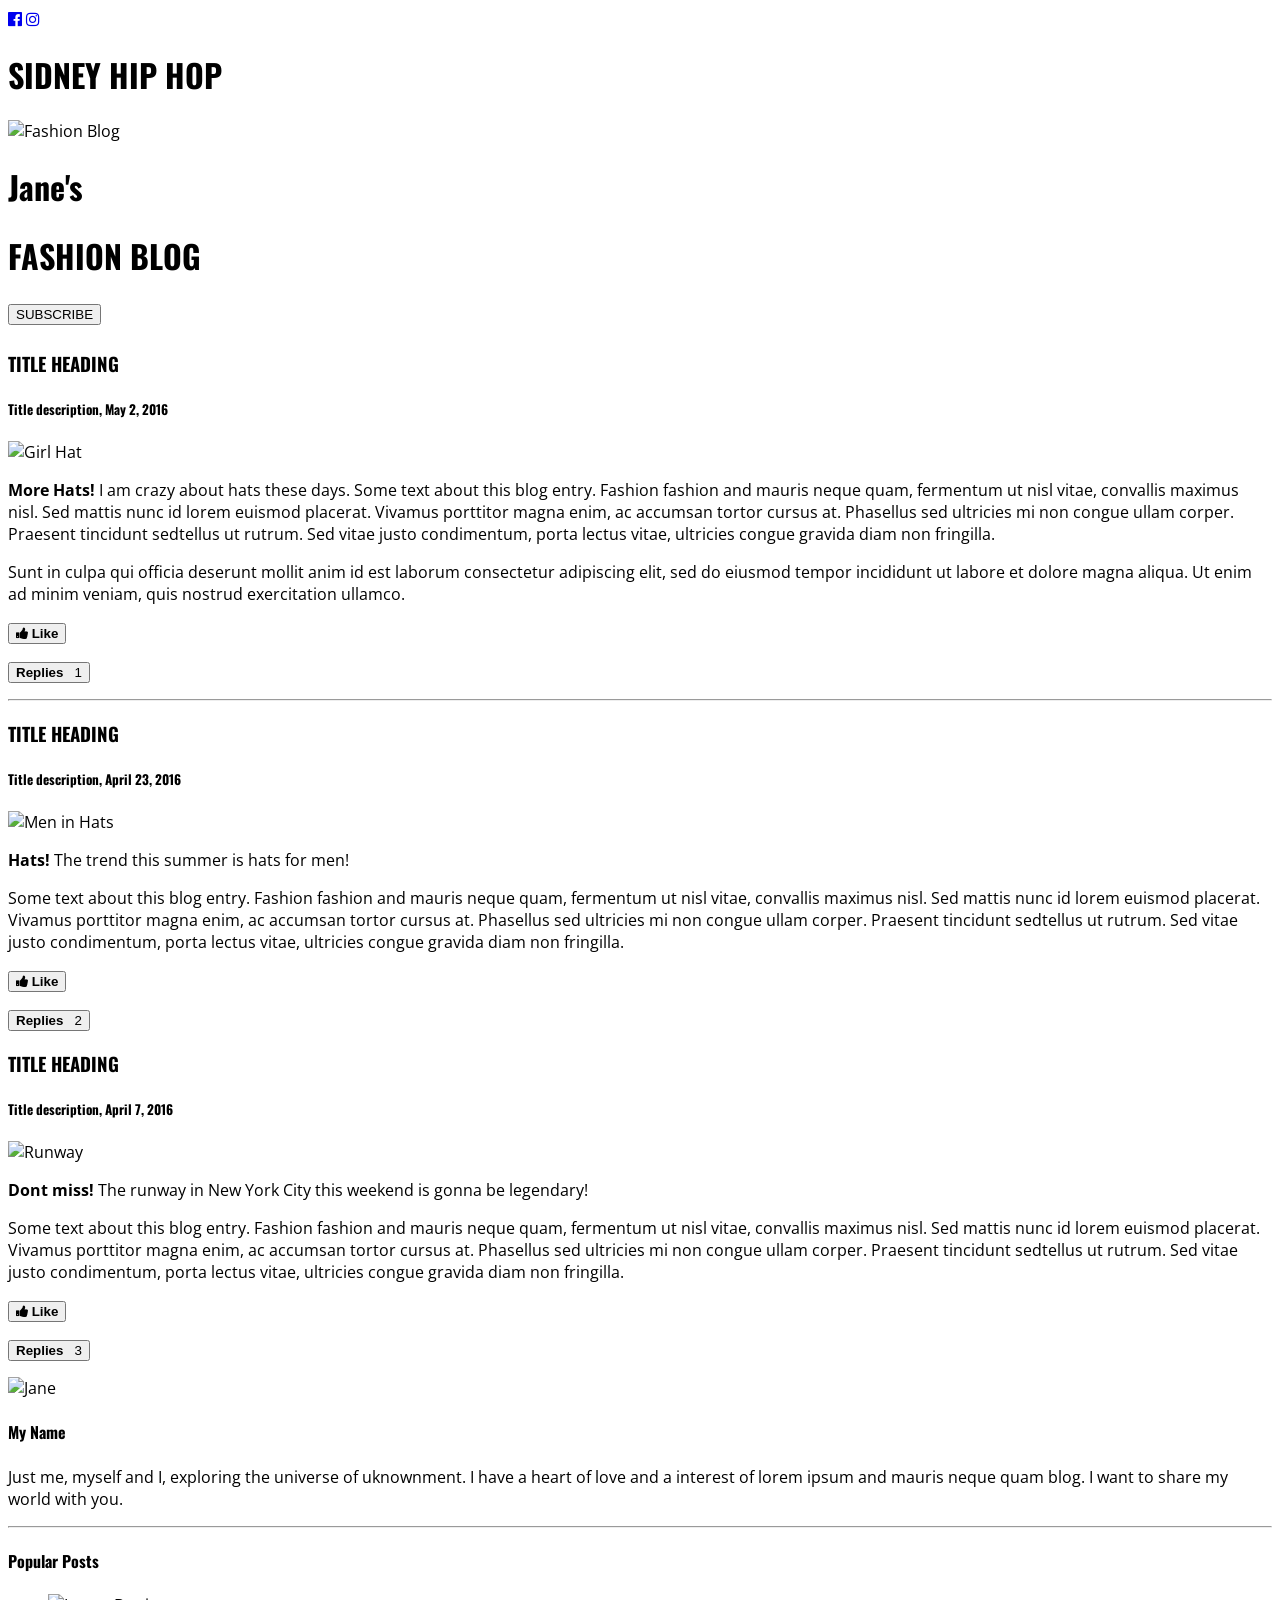
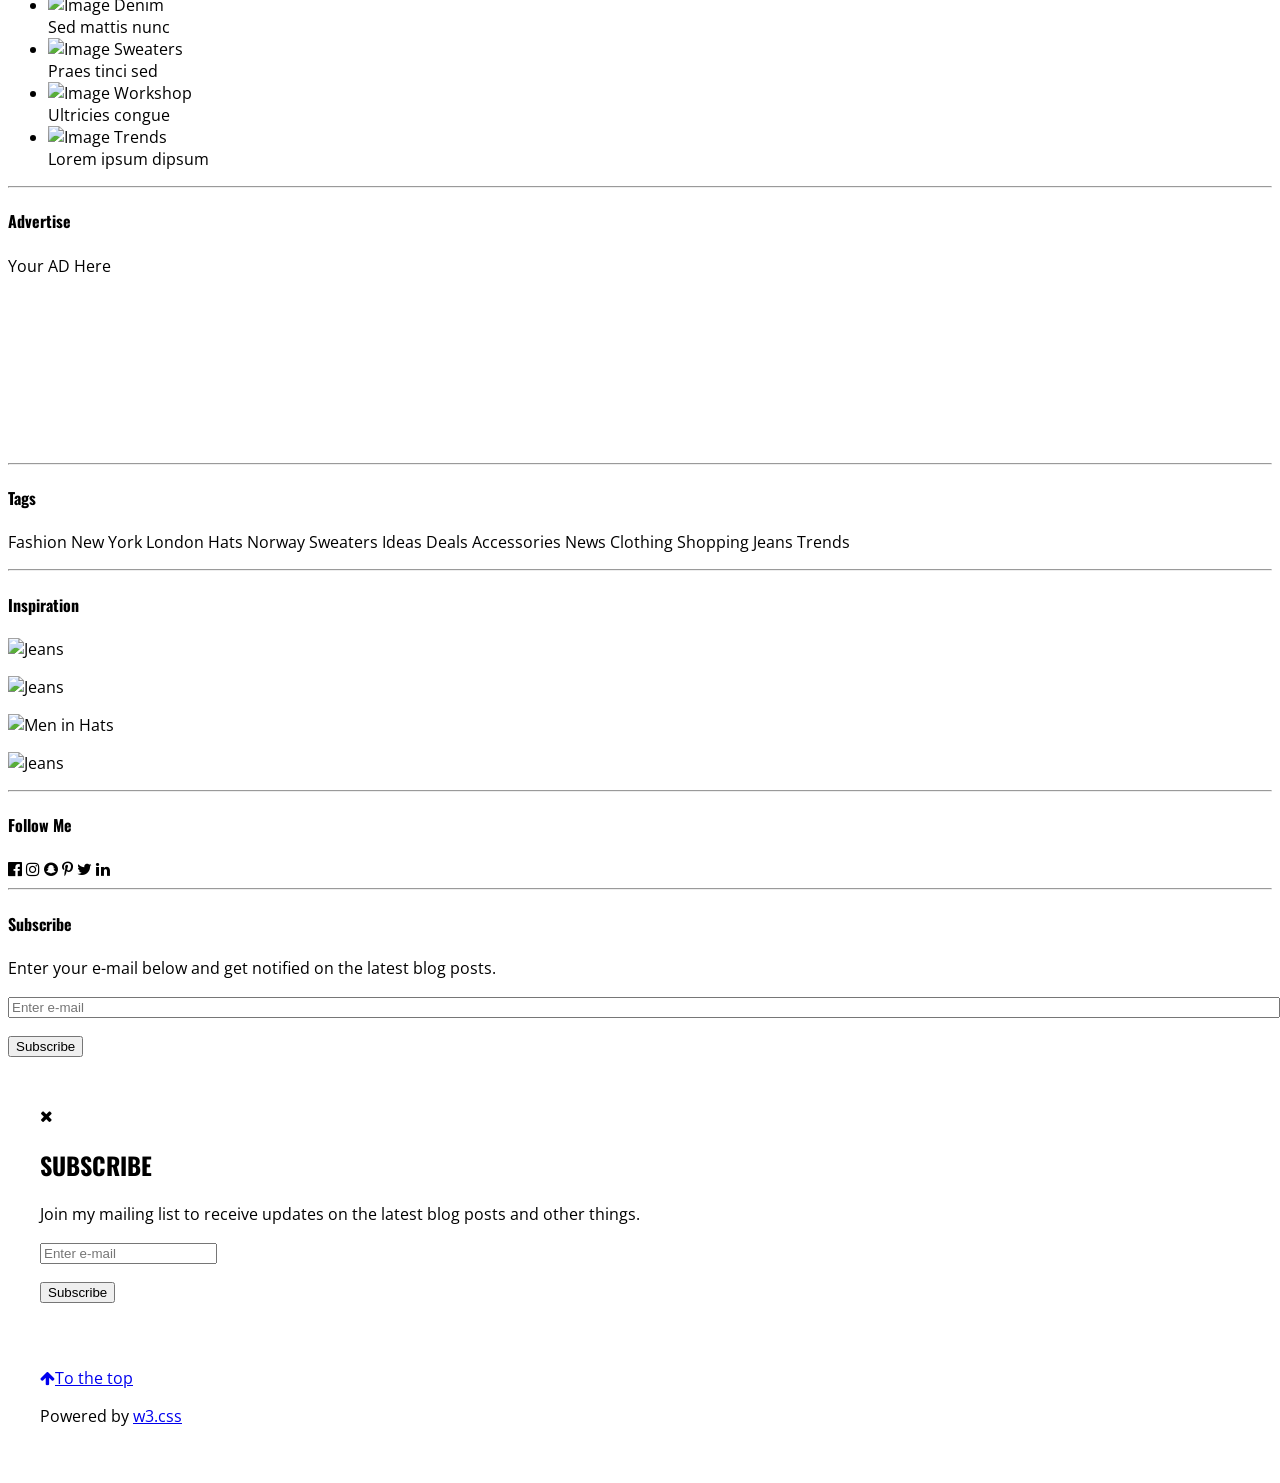
==== SITE_SIDNEY/index.html @ dbd8bb65 "Add files via upload" ====
<!DOCTYPE html>
<html>
  <head>
    <title>SIDNEY HIP HOP</title>
    <meta charset="UTF-8">
    <meta name="viewport" content="width=device-width, initial-scale=1">
    <link rel="stylesheet" href="https://www.w3schools.com/w3css/5/w3.css">
    <link rel="stylesheet" href="https://fonts.googleapis.com/css?family=Oswald">
    <link rel="stylesheet" href="https://fonts.googleapis.com/css?family=Open Sans">
    <link rel="stylesheet" href="https://cdnjs.cloudflare.com/ajax/libs/font-awesome/4.7.0/css/font-awesome.min.css">
    <link rel="stylesheet" href="style.css">
  </head>

<body class="w3-light-grey">

<!-- Navigation bar with social media icons -->
<div class="w3-bar w3-black w3-hide-small">
  <a href="https://www.facebook.com/SidneyAtTheControl/" target="_blank" class="w3-bar-item w3-button"><i class="fa fa-facebook-official"></i></a>
  <a href="https://www.instagram.com/sidneyduteil/?hl=fr" target="_blank" class="w3-bar-item w3-button"><i class="fa fa-instagram"></i></a>
</div>
  
<!-- w3-content defines a container for fixed size centered content, 
and is wrapped around the whole page content, except for the footer in this example -->
<div class="w3-content" style="max-width:1600px">

  <!-- Header -->
  <header class="w3-container w3-center w3-padding-48 w3-white">
    <h1 class="w3-xxxlarge"><b>SIDNEY HIP HOP</b></h1>
</header>

  <!-- Image header -->
  <header class="w3-display-container w3-wide" id="home">
    <img class="w3-image" src="/w3images/jane.jpg" alt="Fashion Blog" width="1600" height="1060">
    <div class="w3-display-left w3-padding-large">
      <h1 class="w3-text-white">Jane's</h1>
      <h1 class="w3-jumbo w3-text-white w3-hide-small"><b>FASHION BLOG</b></h1>
      <h6><button class="w3-button w3-white w3-padding-large w3-large w3-opacity w3-hover-opacity-off" onclick="document.getElementById('subscribe').style.display='block'">SUBSCRIBE</button></h6>
    </div>
  </header>

  <!-- Grid -->
  <div class="w3-row w3-padding w3-border">

    <!-- Blog entries -->
    <div class="w3-col l8 s12">
    
      <!-- Blog entry -->
      <div class="w3-container w3-white w3-margin w3-padding-large">
        <div class="w3-center">
          <h3>TITLE HEADING</h3>
          <h5>Title description, <span class="w3-opacity">May 2, 2016</span></h5>
        </div>

        <div class="w3-justify">
          <img src="/w3images/girl_hat.jpg" alt="Girl Hat" style="width:100%" class="w3-padding-16">
          <p><strong>More Hats!</strong> I am crazy about hats these days. Some text about this blog entry. Fashion fashion and mauris neque quam, fermentum ut nisl vitae, convallis maximus nisl. Sed mattis nunc id lorem euismod placerat. Vivamus porttitor
            magna enim, ac accumsan tortor cursus at. Phasellus sed ultricies mi non congue ullam corper. Praesent tincidunt sedtellus ut rutrum. Sed vitae justo condimentum, porta lectus vitae, ultricies congue gravida diam non fringilla.</p>
          <p>Sunt in culpa qui officia deserunt mollit anim id est laborum consectetur adipiscing elit, sed do eiusmod tempor incididunt ut labore et dolore magna aliqua. Ut enim ad minim veniam, quis nostrud exercitation ullamco.</p>
          <p class="w3-left"><button class="w3-button w3-white w3-border" onclick="likeFunction(this)"><b><i class="fa fa-thumbs-up"></i> Like</b></button></p>
          <p class="w3-right"><button class="w3-button w3-black" onclick="myFunction('demo1')" id="myBtn"><b>Replies  </b> <span class="w3-tag w3-white">1</span></button></p>
          <p class="w3-clear"></p>
          <div class="w3-row w3-margin-bottom" id="demo1" style="display:none">
            <hr>
              <div class="w3-col l2 m3">
                <img src="/w3images/avatar_smoke.jpg" style="width:90px;">
              </div>
              <div class="w3-col l10 m9">
                <h4>George <span class="w3-opacity w3-medium">May 3, 2015, 6:32 PM</span></h4>
                <p>Great blog post! Following</p>
              </div>
          </div>
        </div>
      </div>
      <hr>

      <!-- Blog entry -->
      <div class="w3-container w3-white w3-margin w3-padding-large">
        <div class="w3-center">
          <h3>TITLE HEADING</h3>
          <h5>Title description, <span class="w3-opacity">April 23, 2016</span></h5>
        </div>

        <div class="w3-justify">
          <img src="/w3images/man_hat.jpg" alt="Men in Hats" style="width:100%" class="w3-padding-16">
          <p><strong>Hats!</strong> The trend this summer is hats for men!</p>
          <p>Some text about this blog entry. Fashion fashion and mauris neque quam, fermentum ut nisl vitae, convallis maximus nisl. Sed mattis nunc id lorem euismod placerat. Vivamus porttitor magna enim, ac accumsan tortor cursus at. Phasellus sed ultricies
            mi non congue ullam corper. Praesent tincidunt sedtellus ut rutrum. Sed vitae justo condimentum, porta lectus vitae, ultricies congue gravida diam non fringilla.</p>
          <p class="w3-left"><button class="w3-button w3-white w3-border" onclick="likeFunction(this)"><b><i class="fa fa-thumbs-up"></i> Like</b></button></p>
          <p class="w3-right"><button class="w3-button w3-black" onclick="myFunction('demo2')"><b>Replies  </b> <span class="w3-tag w3-white">2</span></button></p>
          <p class="w3-clear"></p>
          
          <!-- Example of comment field -->
          <div id="demo2" style="display:none">
            <div class="w3-row">
              <hr>
              <div class="w3-col l2 m3">
                <img src="/w3images/girl_train.jpg" style="width:90px;">
              </div>
              <div class="w3-col l10 m9">
                <h4>Amber <span class="w3-opacity w3-medium">April 26, 2015, 10:52 PM</span></h4>
                <p>Love your blog page! Simply the best! Lorem ipsum dolor sit amet, consectetur adipiscing elit, sed do eiusmod tempor incididunt ut labore et dolore magna aliqua.</p><br>
              </div>
            </div>
            <div class="w3-row w3-margin-bottom">
              <div class="w3-col l2 m3">
                <img src="/w3images/girl.jpg" style="width:90px;">
              </div>
              <div class="w3-col l10 m9">
                <h4>Angie <span class="w3-opacity w3-medium">April 23, 2015, 9:12 PM</span></h4>
                <p>Love hats!!</p>
              </div>
            </div>
          </div>
        </div>
      </div>

      <!-- Blog entry -->
      <div class="w3-container w3-white w3-margin w3-padding-large">
        <div class="w3-center">
          <h3>TITLE HEADING</h3>
          <h5>Title description, <span class="w3-opacity">April 7, 2016</span></h5>
        </div>

        <div class="w3-justify">
          <img src="/w3images/runway.jpg" alt="Runway" style="width:100%" class="w3-padding-16">
          <p><strong>Dont miss!</strong> The runway in New York City this weekend is gonna be legendary!</p>
          <p>Some text about this blog entry. Fashion fashion and mauris neque quam, fermentum ut nisl vitae, convallis maximus nisl. Sed mattis nunc id lorem euismod placerat. Vivamus porttitor magna enim, ac accumsan tortor cursus at. Phasellus sed ultricies
            mi non congue ullam corper. Praesent tincidunt sedtellus ut rutrum. Sed vitae justo condimentum, porta lectus vitae, ultricies congue gravida diam non fringilla.</p>
          <p class="w3-left"><button class="w3-button w3-white w3-border" onclick="likeFunction(this)"><b><i class="fa fa-thumbs-up"></i> Like</b></button></p>
          <p class="w3-right"><button class="w3-button w3-black" onclick="myFunction('demo3')"><b>Replies  </b> <span class="w3-tag w3-white">3</span></button></p>
          <p class="w3-clear"></p>
          
          <!-- Example of comment field -->
          <div id="demo3" style="display:none">
            <hr>
            <div class="w3-row w3-margin-bottom">
              <div class="w3-col l2 m3">
                <img src="/w3images/girl_mountain.jpg" style="width:90px;">
              </div>
              <div class="w3-col l10 m9">
                <h4>Jane <span class="w3-opacity w3-medium">April 10, 2015, 7:22 PM</span></h4>
                <p>That was a great runway show! Thanks for everything.</p>
              </div>
            </div>
            <div class="w3-row w3-margin-bottom">
              <div class="w3-col l2 m3">
                <img src="/w3images/boy.jpg" style="width:90px;">
              </div>
              <div class="w3-col l10 m9">
                <h4>John <span class="w3-opacity w3-medium">April 8, 2015, 10:32 PM</span></h4>
                <p>Keep up the GREAT work! I am cheering for you!! Lorem ipsum dolor sit amet, consectetur adipiscing elit, sed do eiusmod tempor incididunt.</p>
              </div>
            </div>
            <div class="w3-row w3-margin-bottom">
              <div class="w3-col l2 m3">
                <img src="/w3images/girl_hood.jpg" style="width:90px;">
              </div>
              <div class="w3-col l10 m9">
                <h4>Anja <span class="w3-opacity w3-medium">April 7, 2015, 9:12 PM</span></h4>
                <p>Cant wait for the runway to start!</p>
              </div>
            </div>
          </div>
        </div>
      </div>
      
    <!-- END BLOG ENTRIES -->
    </div>

    <!-- About/Information menu -->
    <div class="w3-col l4">
      <!-- About Card -->
      <div class="w3-white w3-margin">
        <img src="/w3images/avatar_girl2.jpg" alt="Jane" style="width:100%" class="w3-grayscale">
        <div class="w3-container w3-black">
          <h4>My Name</h4>
          <p>Just me, myself and I, exploring the universe of uknownment. I have a heart of love and a interest of lorem ipsum and mauris neque quam blog. I want to share my world with you.</p>
        </div>
      </div>
      <hr>

      <!-- Posts -->
      <div class="w3-white w3-margin">
        <div class="w3-container w3-padding w3-black">
          <h4>Popular Posts</h4>
        </div>
        <ul class="w3-ul w3-hoverable w3-white">
          <li class="w3-padding-16">
            <img src="/w3images/avatar_smoke.jpg" alt="Image" class="w3-left w3-margin-right" style="width:50px">
            <span class="w3-large">Denim</span>
            <br>
            <span>Sed mattis nunc</span>
          </li>
          <li class="w3-padding-16">
            <img src="/w3images/bandmember.jpg" alt="Image" class="w3-left w3-margin-right" style="width:50px">
            <span class="w3-large">Sweaters</span>
            <br>
            <span>Praes tinci sed</span>
          </li>
          <li class="w3-padding-16">
            <img src="/w3images/workshop.jpg" alt="Image" class="w3-left w3-margin-right" style="width:50px">
            <span class="w3-large">Workshop</span>
            <br>
            <span>Ultricies congue</span>
          </li>
          <li class="w3-padding-16">
            <img src="/w3images/avatar_smoke.jpg" alt="Image" class="w3-left w3-margin-right w3-sepia" style="width:50px">
            <span class="w3-large">Trends</span>
            <br>
            <span>Lorem ipsum dipsum</span>
          </li>
        </ul>
      </div>
      <hr>

      <!-- Advertising -->
      <div class="w3-white w3-margin">
        <div class="w3-container w3-padding w3-black">
          <h4>Advertise</h4>
        </div>
        <div class="w3-container w3-white">
          <div class="w3-container w3-display-container w3-light-grey w3-section" style="height:200px">
            <span class="w3-display-middle">Your AD Here</span>
          </div>
        </div>
      </div>
      <hr>

      <!-- Tags -->
      <div class="w3-white w3-margin">
        <div class="w3-container w3-padding w3-black">
          <h4>Tags</h4>
        </div>
        <div class="w3-container w3-white">
          <p>
            <span class="w3-tag w3-black w3-margin-bottom">Fashion</span> <span class="w3-tag w3-light-grey w3-small w3-margin-bottom">New York</span> <span class="w3-tag w3-light-grey w3-small w3-margin-bottom">London</span>
            <span class="w3-tag w3-light-grey w3-small w3-margin-bottom">Hats</span> <span class="w3-tag w3-light-grey w3-small w3-margin-bottom">Norway</span> <span class="w3-tag w3-light-grey w3-small w3-margin-bottom">Sweaters</span>
            <span class="w3-tag w3-light-grey w3-small w3-margin-bottom">Ideas</span> <span class="w3-tag w3-light-grey w3-small w3-margin-bottom">Deals</span> <span class="w3-tag w3-light-grey w3-small w3-margin-bottom">Accessories</span>
            <span class="w3-tag w3-light-grey w3-small w3-margin-bottom">News</span> <span class="w3-tag w3-light-grey w3-small w3-margin-bottom">Clothing</span> <span class="w3-tag w3-light-grey w3-small w3-margin-bottom">Shopping</span>
            <span class="w3-tag w3-light-grey w3-small w3-margin-bottom">Jeans</span> <span class="w3-tag w3-light-grey w3-small w3-margin-bottom">Trends</span>
          </p>
        </div>
      </div>
      <hr>

      <!-- Inspiration -->
      <div class="w3-white w3-margin">
        <div class="w3-container w3-padding w3-black">
          <h4>Inspiration</h4>
        </div>
        <div class="w3-row-padding w3-white">
          <div class="w3-col s6">
            <p><img src="/w3images/jeans.jpg" alt="Jeans" style="width:100%"></p>
            <p><img src="/w3images/team1.jpg" alt="Jeans" style="width:100%"></p>
          </div>
          <div class="w3-col s6">
            <p><img src="/w3images/avatar_hat.jpg" alt="Men in Hats" style="width:100%" class="w3-grayscale"></p>
            <p><img src="/w3images/team4.jpg" alt="Jeans" style="width:100%"></p>
         </div>
        </div>
      </div>
      <hr>

      <div class="w3-white w3-margin">
        <div class="w3-container w3-padding w3-black">
          <h4>Follow Me</h4>
        </div>
        <div class="w3-container w3-xlarge w3-padding">
          <i class="fa fa-facebook-official w3-hover-opacity"></i>
          <i class="fa fa-instagram w3-hover-opacity"></i>
          <i class="fa fa-snapchat w3-hover-opacity"></i>
          <i class="fa fa-pinterest-p w3-hover-opacity"></i>
          <i class="fa fa-twitter w3-hover-opacity"></i>
          <i class="fa fa-linkedin w3-hover-opacity"></i>
        </div>
      </div>
      <hr>
      
      <!-- Subscribe -->
      <div class="w3-white w3-margin">
        <div class="w3-container w3-padding w3-black">
          <h4>Subscribe</h4>
        </div>
        <div class="w3-container w3-white">
          <p>Enter your e-mail below and get notified on the latest blog posts.</p>
          <p><input class="w3-input w3-border" type="text" placeholder="Enter e-mail" style="width:100%"></p>
          <p><button type="button" onclick="document.getElementById('subscribe').style.display='block'" class="w3-button w3-block w3-red">Subscribe</button></p>
        </div>
      </div>

    <!-- END About/Intro Menu -->
    </div>

  <!-- END GRID -->
  </div>

<!-- END w3-content -->
</div>

<!-- Subscribe Modal -->
<div id="subscribe" class="w3-modal w3-animate-opacity">
  <div class="w3-modal-content" style="padding:32px">
    <div class="w3-container w3-white">
      <i onclick="document.getElementById('subscribe').style.display='none'" class="fa fa-remove w3-transparent w3-button w3-xlarge w3-right"></i>
      <h2 class="w3-wide">SUBSCRIBE</h2>
      <p>Join my mailing list to receive updates on the latest blog posts and other things.</p>
      <p><input class="w3-input w3-border" type="text" placeholder="Enter e-mail"></p>
      <button type="button" class="w3-button w3-block w3-padding-large w3-red w3-margin-bottom" onclick="document.getElementById('subscribe').style.display='none'">Subscribe</button>
    </div>
  </div>
</div>

<!-- Footer -->
<footer class="w3-container w3-dark-grey" style="padding:32px">
  <a href="#" class="w3-button w3-black w3-padding-large w3-margin-bottom"><i class="fa fa-arrow-up w3-margin-right"></i>To the top</a>
  <p>Powered by <a href="https://www.w3schools.com/w3css/default.asp" target="_blank">w3.css</a></p>
</footer>

<script>
// Toggle between hiding and showing blog replies/comments
document.getElementById("myBtn").click();
function myFunction(id) {
  var x = document.getElementById(id);
  if (x.className.indexOf("w3-show") == -1) {
    x.className += " w3-show";
  } else { 
    x.className = x.className.replace(" w3-show", "");
  }
}

function likeFunction(x) {
  x.style.fontWeight = "bold";
  x.innerHTML = "✓ Liked";
}
</script>

</body>
</html>
---- SITE_SIDNEY/style.css ----
h1, h2, h3, h4, h5, h6 {
  font-family: "Oswald";
}

body {
  font-family: "Open Sans";
}
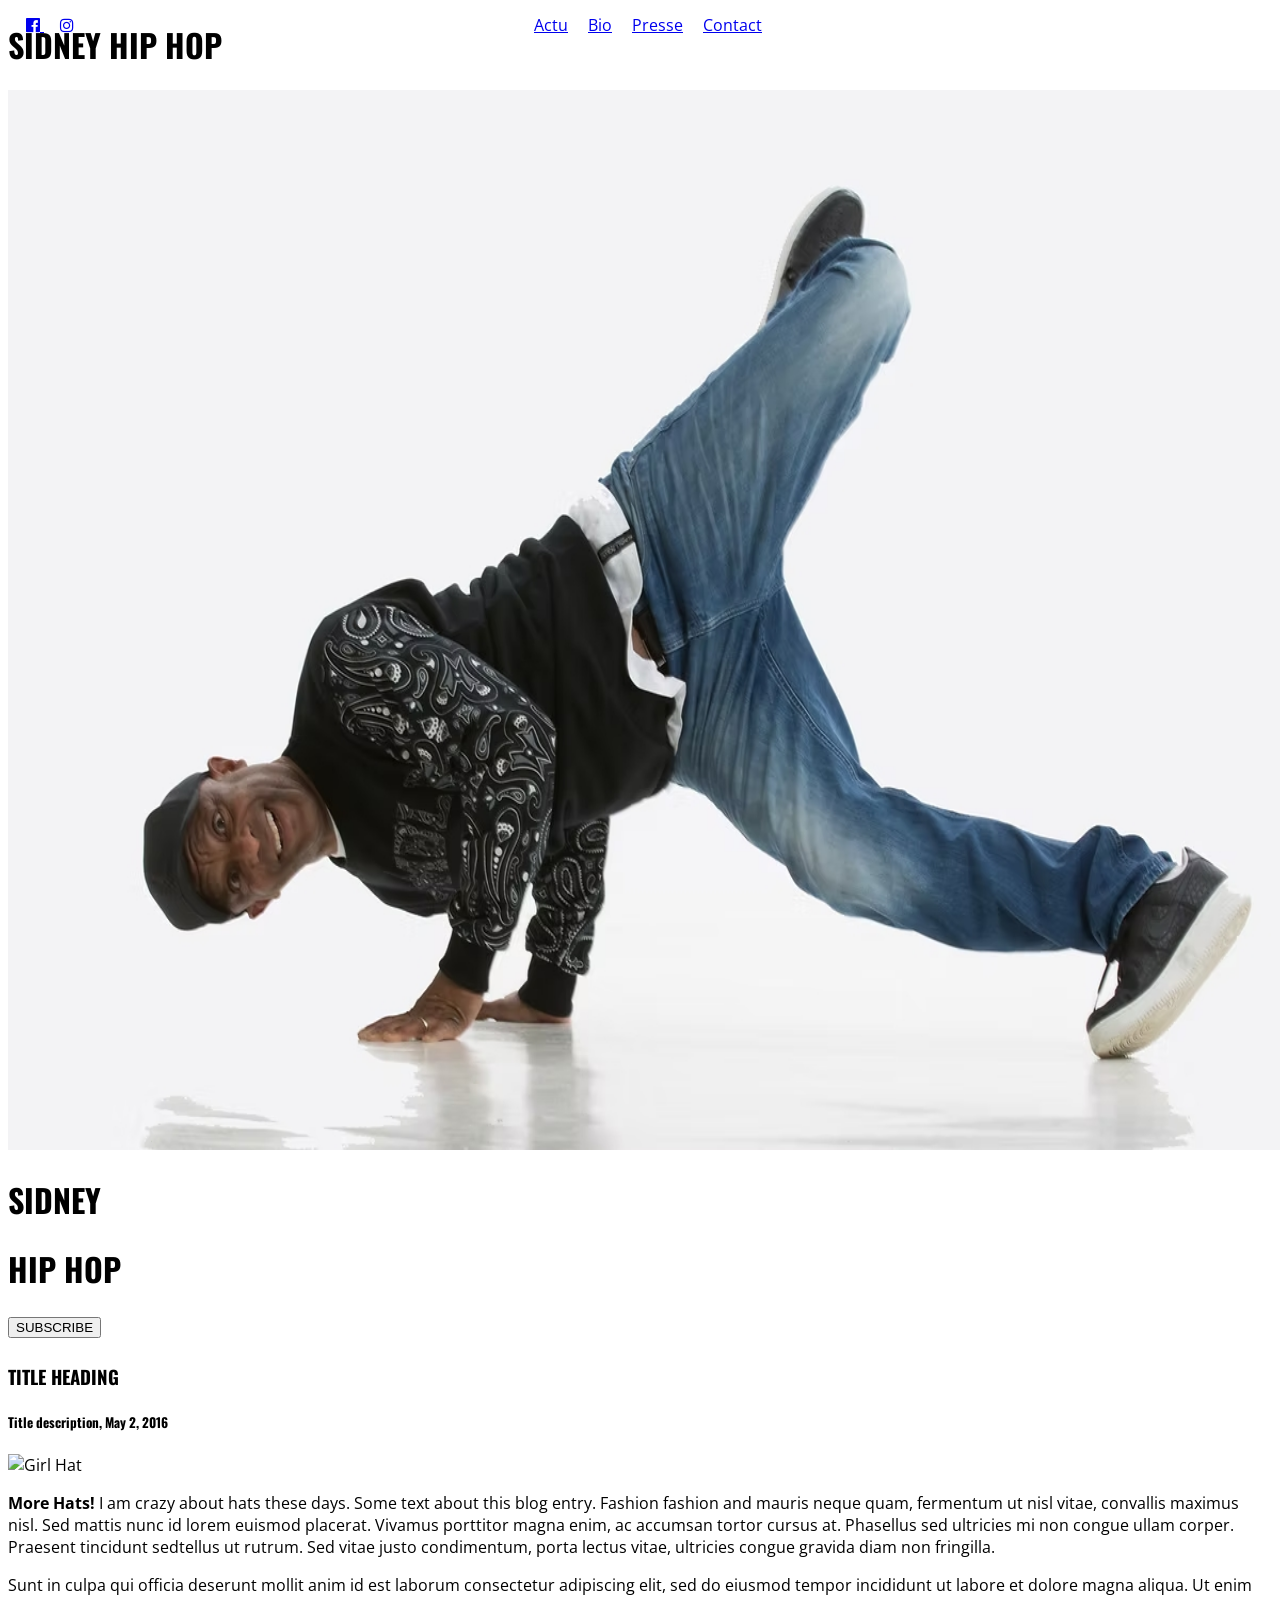
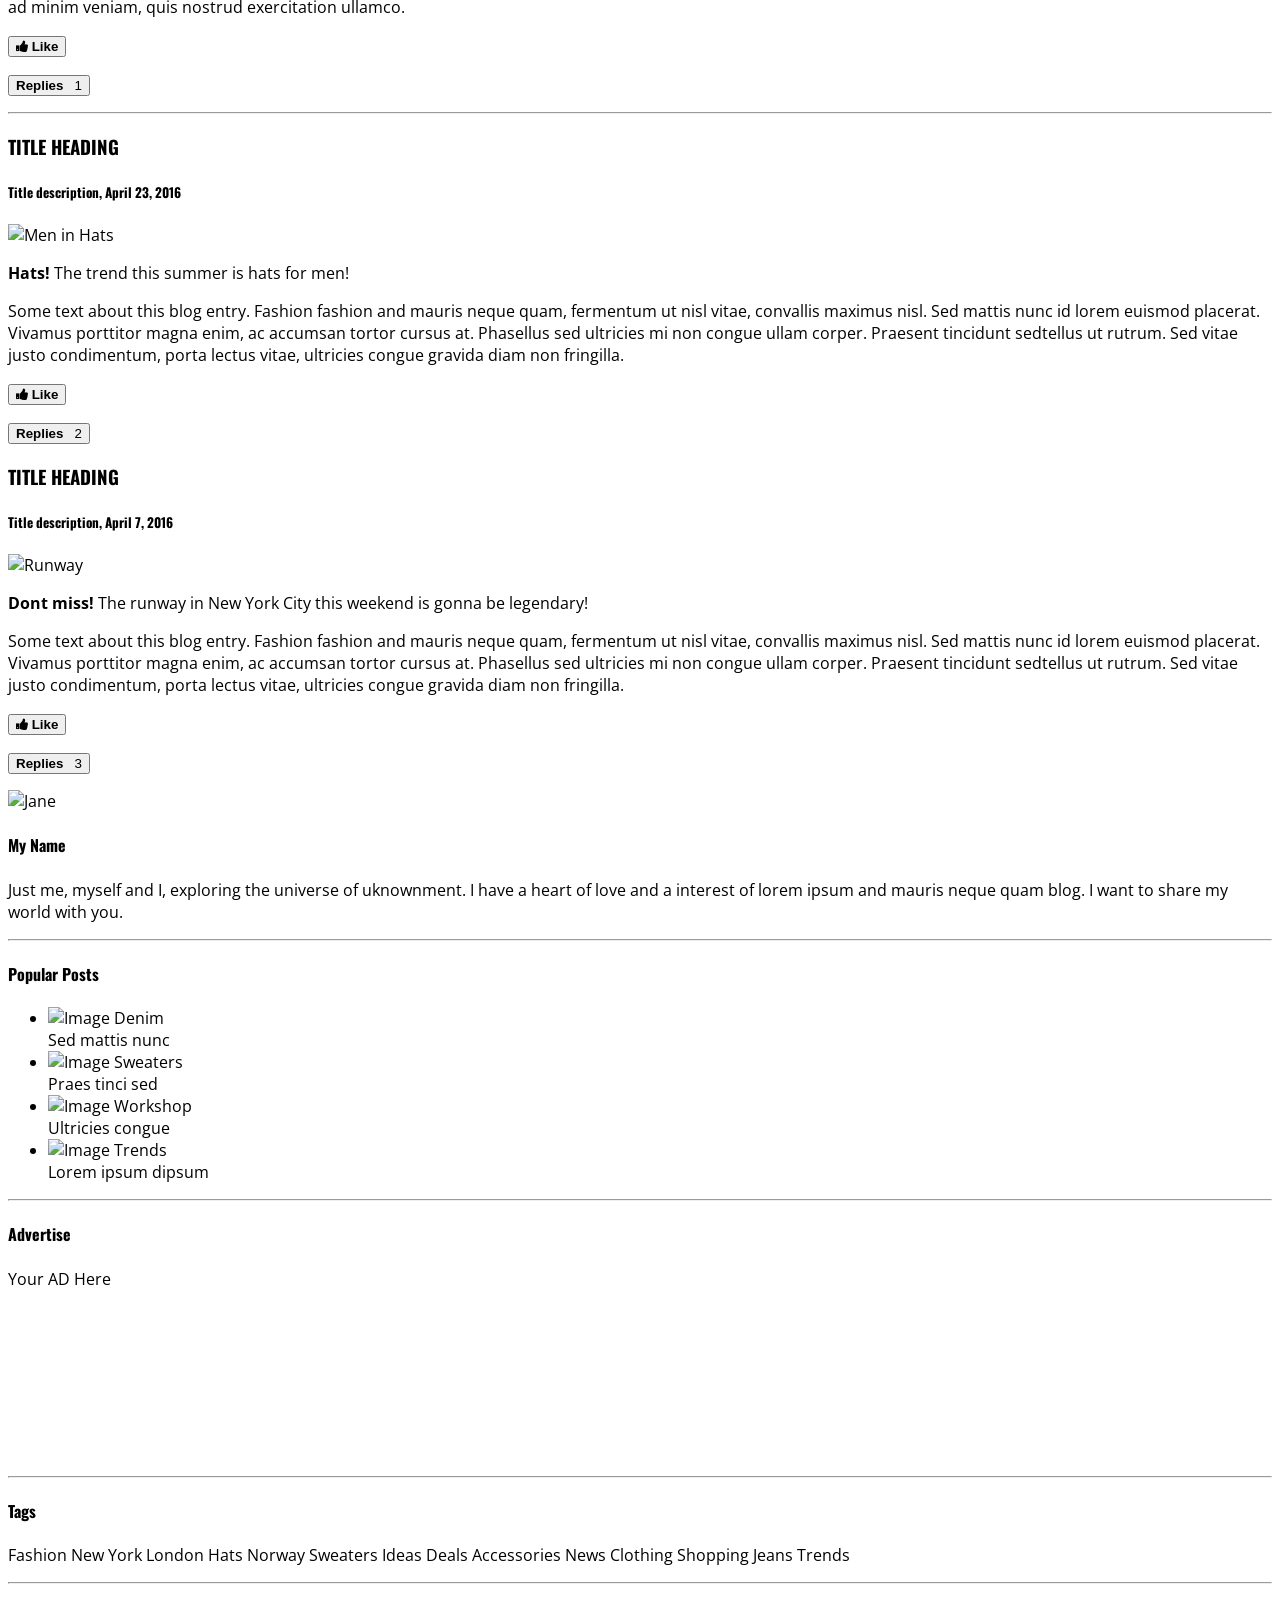
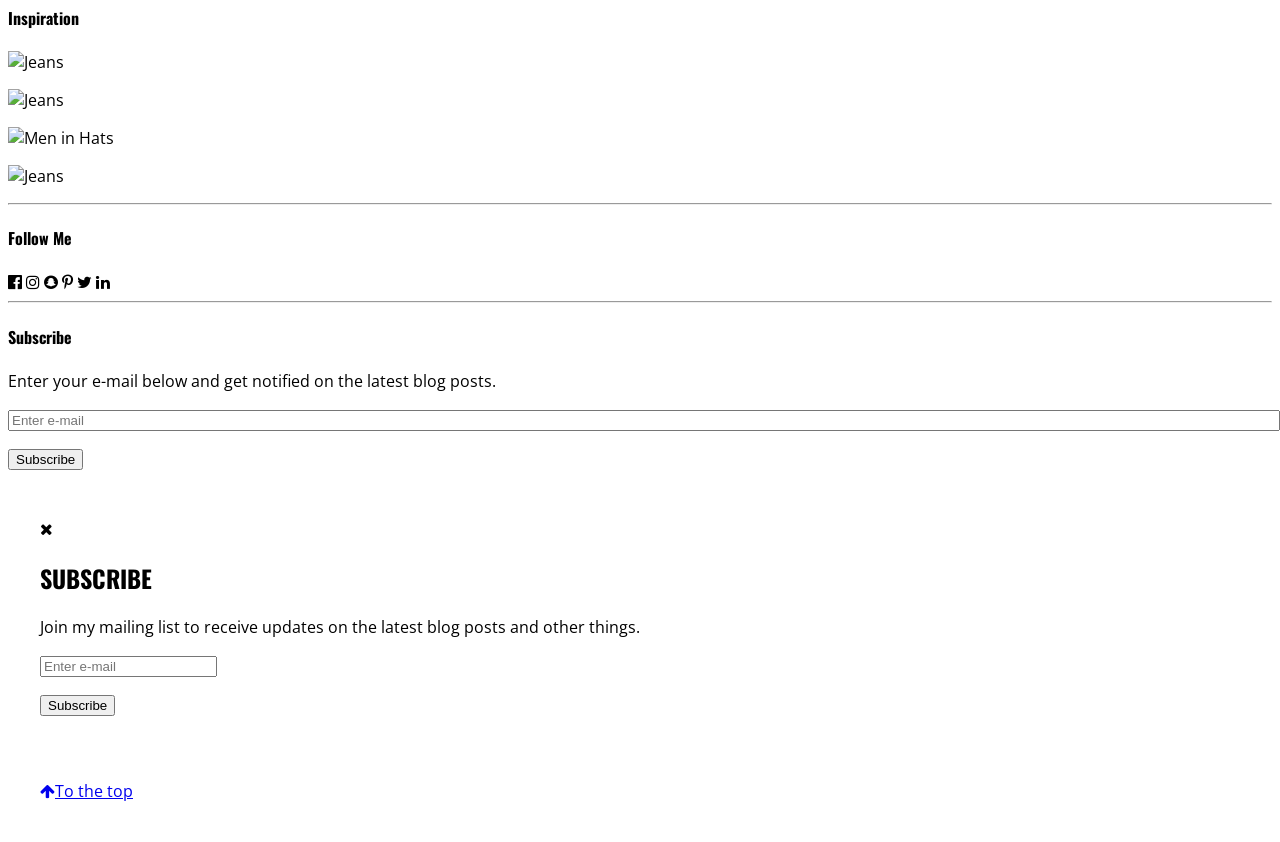
==== commit 45d09360: "Premier page" ====
--- a/SITE_SIDNEY/index.html
+++ b/SITE_SIDNEY/index.html
@@ -11,13 +11,33 @@
     <link rel="stylesheet" href="style.css">
   </head>
 
-<body class="w3-light-grey">
+<body id="top" class="w3-light-grey">
 
 <!-- Navigation bar with social media icons -->
-<div class="w3-bar w3-black w3-hide-small">
-  <a href="https://www.facebook.com/SidneyAtTheControl/" target="_blank" class="w3-bar-item w3-button"><i class="fa fa-facebook-official"></i></a>
-  <a href="https://www.instagram.com/sidneyduteil/?hl=fr" target="_blank" class="w3-bar-item w3-button"><i class="fa fa-instagram"></i></a>
+<!-- Barre noire -->
+<div class="w3-bar w3-black w3-hide-small" style="position: fixed; top: 0; width: 100%; height: 50px; z-index: 1000;">
+
+  <!-- Icônes sociales à gauche -->
+  <div style="position: absolute; left: 10px; top: 50%; transform: translateY(-50%);">
+    <a href="https://www.facebook.com/SidneyAtTheControl/" target="_blank" class="w3-bar-item w3-button" style="padding: 8px;">
+      <i class="fa fa-facebook-official"></i>
+    </a>
+    <a href="https://www.instagram.com/sidneyduteil/?hl=fr" target="_blank" class="w3-bar-item w3-button" style="padding: 8px;">
+      <i class="fa fa-instagram"></i>
+    </a>
+  </div>
+
+  <!-- Onglets centrés -->
+  <div style="position: absolute; left: 50%; top: 50%; transform: translate(-50%, -50%); display: flex; gap: 20px;">
+    <a href="#actu" class="w3-bar-item w3-button">Actu</a>
+    <a href="#bio" class="w3-bar-item w3-button">Bio</a>
+    <a href="#presse" class="w3-bar-item w3-button">Presse</a>
+    <a href="#contact" class="w3-bar-item w3-button">Contact</a>
+    
+  </div>
+
 </div>
+
   
 <!-- w3-content defines a container for fixed size centered content, 
 and is wrapped around the whole page content, except for the footer in this example -->
@@ -26,17 +46,23 @@
   <!-- Header -->
   <header class="w3-container w3-center w3-padding-48 w3-white">
     <h1 class="w3-xxxlarge"><b>SIDNEY HIP HOP</b></h1>
-</header>
+  </header>
 
   <!-- Image header -->
   <header class="w3-display-container w3-wide" id="home">
-    <img class="w3-image" src="/w3images/jane.jpg" alt="Fashion Blog" width="1600" height="1060">
+    <img class="w3-image" src="img/Arnogras.jpg" alt="Fashion Blog" width="1600" height="1060">
     <div class="w3-display-left w3-padding-large">
-      <h1 class="w3-text-white">Jane's</h1>
-      <h1 class="w3-jumbo w3-text-white w3-hide-small"><b>FASHION BLOG</b></h1>
-      <h6><button class="w3-button w3-white w3-padding-large w3-large w3-opacity w3-hover-opacity-off" onclick="document.getElementById('subscribe').style.display='block'">SUBSCRIBE</button></h6>
+      <h1 class="w3-text-grey">SIDNEY</h1>
+      <h1 class="w3-jumbo w3-text-grey w3-hide-small"><b>HIP HOP</b></h1>
+      <h6>
+        <button class="w3-button w3-white w3-padding-large w3-large w3-opacity w3-hover-opacity-off"
+                onclick="document.getElementById('subscribe').style.display='block'">
+          SUBSCRIBE
+        </button>
+      </h6>
     </div>
   </header>
+  
 
   <!-- Grid -->
   <div class="w3-row w3-padding w3-border">
@@ -312,11 +338,16 @@
 
 <!-- Footer -->
 <footer class="w3-container w3-dark-grey" style="padding:32px">
-  <a href="#" class="w3-button w3-black w3-padding-large w3-margin-bottom"><i class="fa fa-arrow-up w3-margin-right"></i>To the top</a>
-  <p>Powered by <a href="https://www.w3schools.com/w3css/default.asp" target="_blank">w3.css</a></p>
+  <a href="#top" class="w3-button w3-black w3-padding-large w3-margin-bottom"><i class="fa fa-arrow-up w3-margin-right"></i>To the top</a>
 </footer>
 
 <script>
+
+document.querySelector('a[href="#top"]').addEventListener('click', function(e) {
+    e.preventDefault();
+    document.querySelector('#top').scrollIntoView({ behavior: 'smooth' });
+  });
+
 // Toggle between hiding and showing blog replies/comments
 document.getElementById("myBtn").click();
 function myFunction(id) {
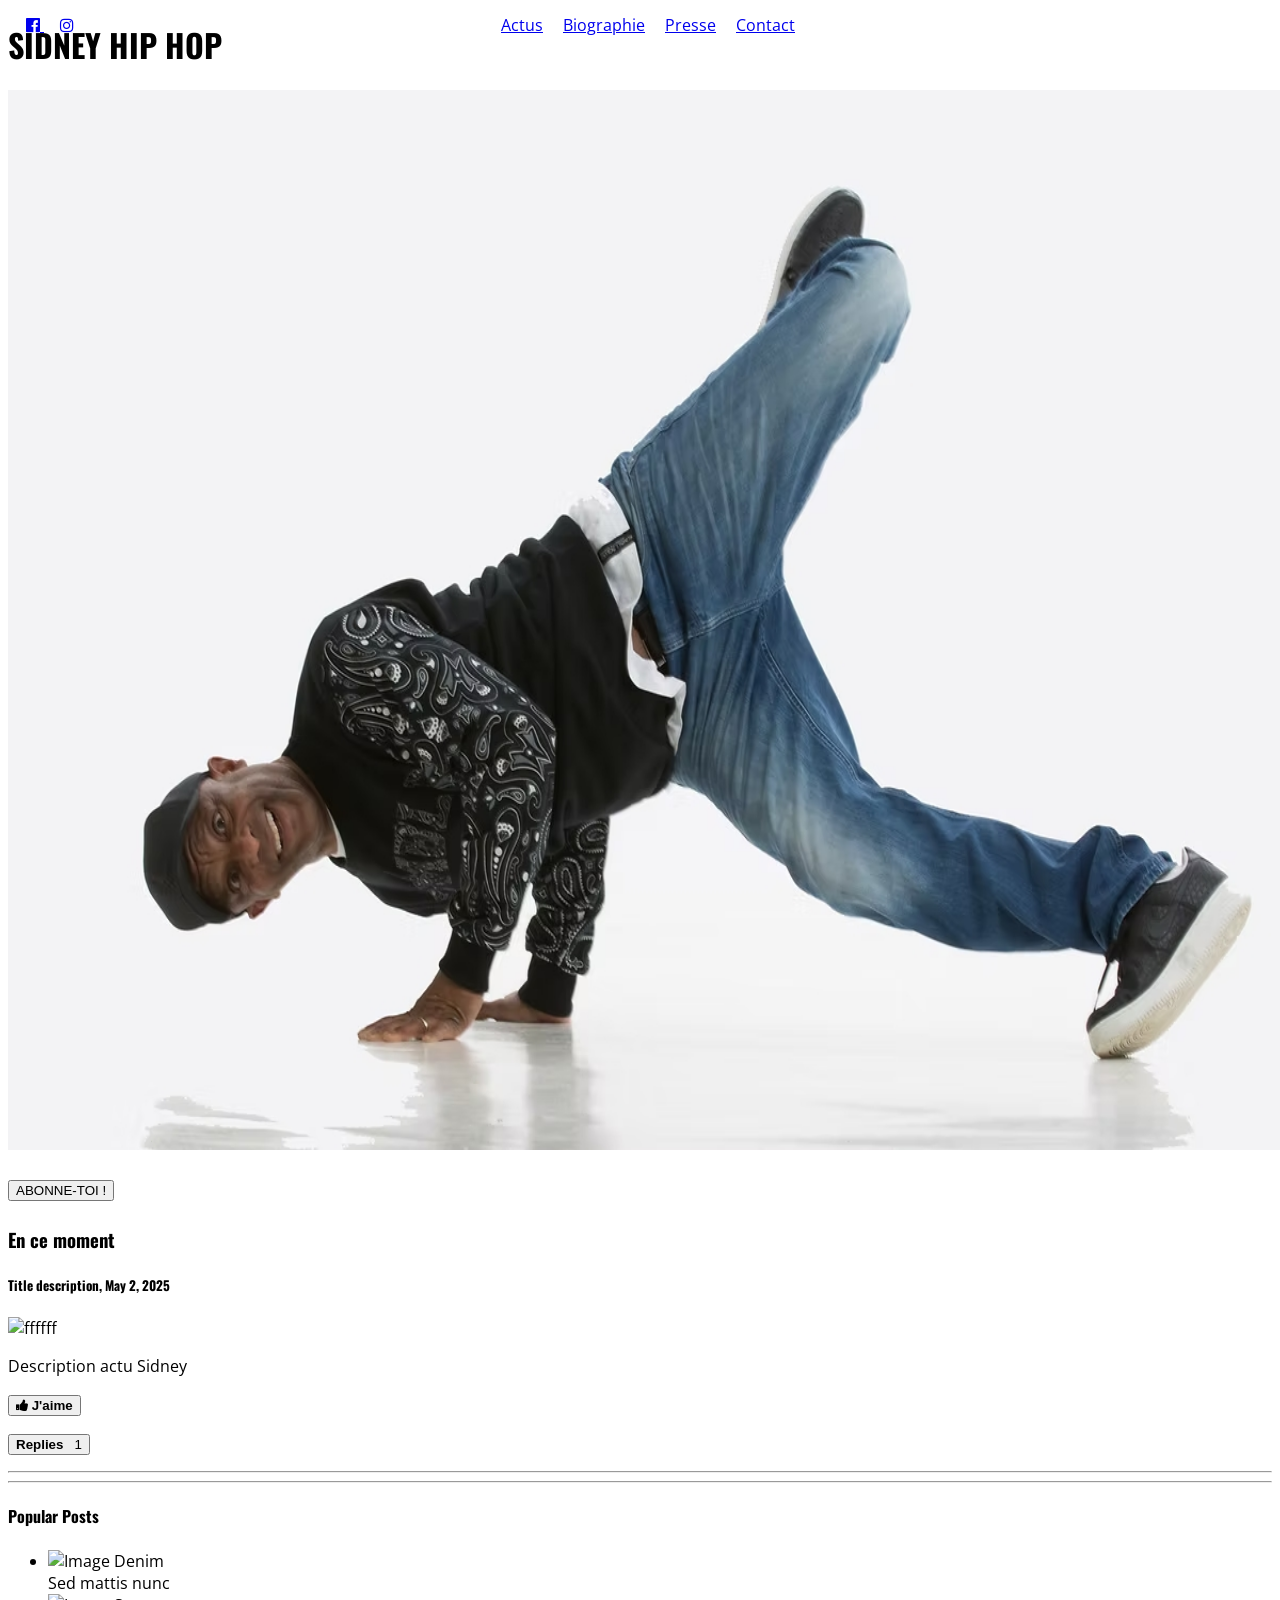
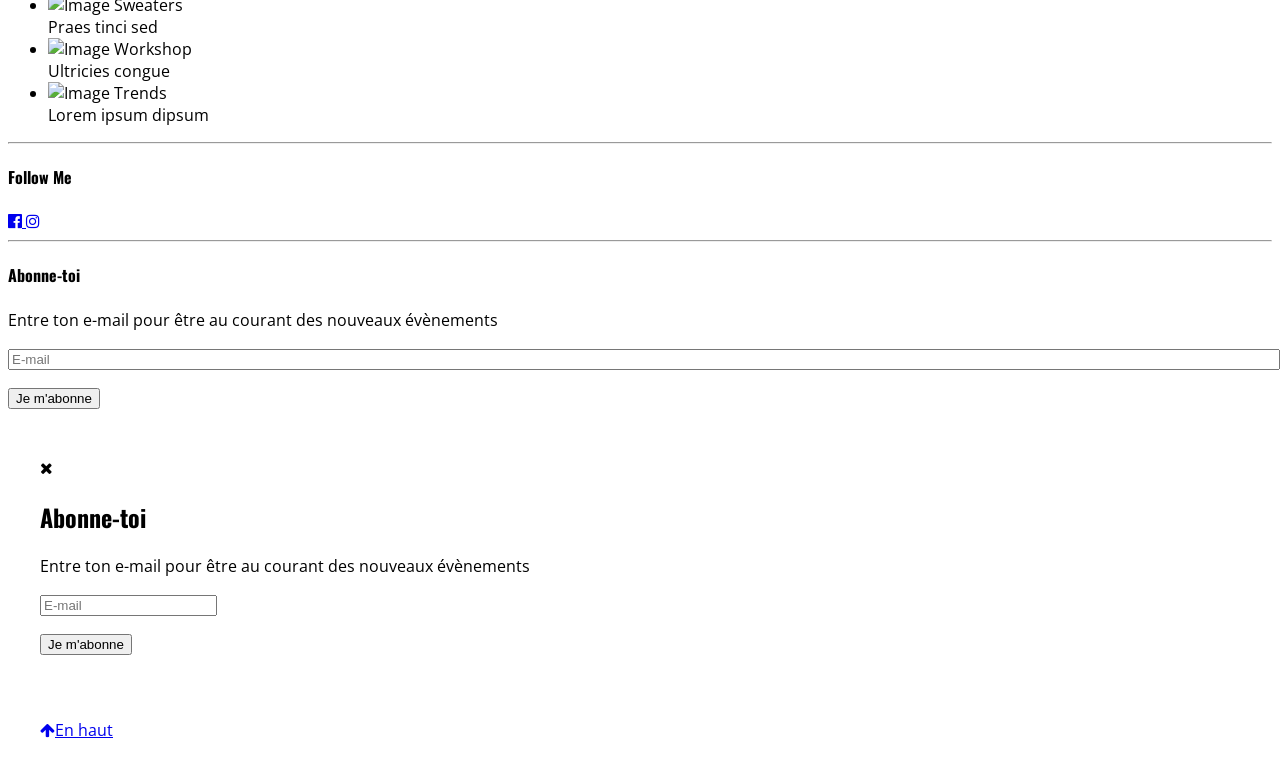
==== commit b30ee23e: "Update actu" ====
--- a/SITE_SIDNEY/index.html
+++ b/SITE_SIDNEY/index.html
@@ -1,7 +1,7 @@
 <!DOCTYPE html>
 <html>
   <head>
-    <title>SIDNEY HIP HOP</title>
+    <title>ACTU | SIDNEY HIP HOP</title>
     <meta charset="UTF-8">
     <meta name="viewport" content="width=device-width, initial-scale=1">
     <link rel="stylesheet" href="https://www.w3schools.com/w3css/5/w3.css">
@@ -29,13 +29,11 @@
 
   <!-- Onglets centrés -->
   <div style="position: absolute; left: 50%; top: 50%; transform: translate(-50%, -50%); display: flex; gap: 20px;">
-    <a href="#actu" class="w3-bar-item w3-button">Actu</a>
-    <a href="#bio" class="w3-bar-item w3-button">Bio</a>
+    <a href="#en-ce-moment" class="w3-bar-item w3-button">Actus</a>
+    <a href="bio.html" class="w3-bar-item w3-button">Biographie</a>
     <a href="#presse" class="w3-bar-item w3-button">Presse</a>
     <a href="#contact" class="w3-bar-item w3-button">Contact</a>
-    
-  </div>
-
+  </div>
 </div>
 
   
@@ -52,12 +50,12 @@
   <header class="w3-display-container w3-wide" id="home">
     <img class="w3-image" src="img/Arnogras.jpg" alt="Fashion Blog" width="1600" height="1060">
     <div class="w3-display-left w3-padding-large">
-      <h1 class="w3-text-grey">SIDNEY</h1>
-      <h1 class="w3-jumbo w3-text-grey w3-hide-small"><b>HIP HOP</b></h1>
+      <h1 class="w3-text-grey"></h1>
+      <h1 class="w3-jumbo w3-text-grey w3-hide-small"><b></b></h1>
       <h6>
         <button class="w3-button w3-white w3-padding-large w3-large w3-opacity w3-hover-opacity-off"
                 onclick="document.getElementById('subscribe').style.display='block'">
-          SUBSCRIBE
+          ABONNE-TOI !
         </button>
       </h6>
     </div>
@@ -71,18 +69,16 @@
     <div class="w3-col l8 s12">
     
       <!-- Blog entry -->
-      <div class="w3-container w3-white w3-margin w3-padding-large">
+      <div class="w3-container w3-white w3-margin w3-padding-large" id="en-ce-moment">
         <div class="w3-center">
-          <h3>TITLE HEADING</h3>
-          <h5>Title description, <span class="w3-opacity">May 2, 2016</span></h5>
+          <h3>En ce moment </h3>
+          <h5>Title description, <span class="w3-opacity">May 2, 2025</span></h5>
         </div>
 
         <div class="w3-justify">
-          <img src="/w3images/girl_hat.jpg" alt="Girl Hat" style="width:100%" class="w3-padding-16">
-          <p><strong>More Hats!</strong> I am crazy about hats these days. Some text about this blog entry. Fashion fashion and mauris neque quam, fermentum ut nisl vitae, convallis maximus nisl. Sed mattis nunc id lorem euismod placerat. Vivamus porttitor
-            magna enim, ac accumsan tortor cursus at. Phasellus sed ultricies mi non congue ullam corper. Praesent tincidunt sedtellus ut rutrum. Sed vitae justo condimentum, porta lectus vitae, ultricies congue gravida diam non fringilla.</p>
-          <p>Sunt in culpa qui officia deserunt mollit anim id est laborum consectetur adipiscing elit, sed do eiusmod tempor incididunt ut labore et dolore magna aliqua. Ut enim ad minim veniam, quis nostrud exercitation ullamco.</p>
-          <p class="w3-left"><button class="w3-button w3-white w3-border" onclick="likeFunction(this)"><b><i class="fa fa-thumbs-up"></i> Like</b></button></p>
+          <img src="/w3images/girl_hat.jpg" alt="ffffff" style="width:100%" class="w3-padding-16">
+          <p> Description actu Sidney</p>
+          <p class="w3-left"><button class="w3-button w3-white w3-border" onclick="likeFunction(this)"><b><i class="fa fa-thumbs-up"></i> J'aime</b></button></p>
           <p class="w3-right"><button class="w3-button w3-black" onclick="myFunction('demo1')" id="myBtn"><b>Replies  </b> <span class="w3-tag w3-white">1</span></button></p>
           <p class="w3-clear"></p>
           <div class="w3-row w3-margin-bottom" id="demo1" style="display:none">
@@ -98,111 +94,12 @@
         </div>
       </div>
       <hr>
-
-      <!-- Blog entry -->
-      <div class="w3-container w3-white w3-margin w3-padding-large">
-        <div class="w3-center">
-          <h3>TITLE HEADING</h3>
-          <h5>Title description, <span class="w3-opacity">April 23, 2016</span></h5>
-        </div>
-
-        <div class="w3-justify">
-          <img src="/w3images/man_hat.jpg" alt="Men in Hats" style="width:100%" class="w3-padding-16">
-          <p><strong>Hats!</strong> The trend this summer is hats for men!</p>
-          <p>Some text about this blog entry. Fashion fashion and mauris neque quam, fermentum ut nisl vitae, convallis maximus nisl. Sed mattis nunc id lorem euismod placerat. Vivamus porttitor magna enim, ac accumsan tortor cursus at. Phasellus sed ultricies
-            mi non congue ullam corper. Praesent tincidunt sedtellus ut rutrum. Sed vitae justo condimentum, porta lectus vitae, ultricies congue gravida diam non fringilla.</p>
-          <p class="w3-left"><button class="w3-button w3-white w3-border" onclick="likeFunction(this)"><b><i class="fa fa-thumbs-up"></i> Like</b></button></p>
-          <p class="w3-right"><button class="w3-button w3-black" onclick="myFunction('demo2')"><b>Replies  </b> <span class="w3-tag w3-white">2</span></button></p>
-          <p class="w3-clear"></p>
-          
-          <!-- Example of comment field -->
-          <div id="demo2" style="display:none">
-            <div class="w3-row">
-              <hr>
-              <div class="w3-col l2 m3">
-                <img src="/w3images/girl_train.jpg" style="width:90px;">
-              </div>
-              <div class="w3-col l10 m9">
-                <h4>Amber <span class="w3-opacity w3-medium">April 26, 2015, 10:52 PM</span></h4>
-                <p>Love your blog page! Simply the best! Lorem ipsum dolor sit amet, consectetur adipiscing elit, sed do eiusmod tempor incididunt ut labore et dolore magna aliqua.</p><br>
-              </div>
-            </div>
-            <div class="w3-row w3-margin-bottom">
-              <div class="w3-col l2 m3">
-                <img src="/w3images/girl.jpg" style="width:90px;">
-              </div>
-              <div class="w3-col l10 m9">
-                <h4>Angie <span class="w3-opacity w3-medium">April 23, 2015, 9:12 PM</span></h4>
-                <p>Love hats!!</p>
-              </div>
-            </div>
-          </div>
-        </div>
-      </div>
-
-      <!-- Blog entry -->
-      <div class="w3-container w3-white w3-margin w3-padding-large">
-        <div class="w3-center">
-          <h3>TITLE HEADING</h3>
-          <h5>Title description, <span class="w3-opacity">April 7, 2016</span></h5>
-        </div>
-
-        <div class="w3-justify">
-          <img src="/w3images/runway.jpg" alt="Runway" style="width:100%" class="w3-padding-16">
-          <p><strong>Dont miss!</strong> The runway in New York City this weekend is gonna be legendary!</p>
-          <p>Some text about this blog entry. Fashion fashion and mauris neque quam, fermentum ut nisl vitae, convallis maximus nisl. Sed mattis nunc id lorem euismod placerat. Vivamus porttitor magna enim, ac accumsan tortor cursus at. Phasellus sed ultricies
-            mi non congue ullam corper. Praesent tincidunt sedtellus ut rutrum. Sed vitae justo condimentum, porta lectus vitae, ultricies congue gravida diam non fringilla.</p>
-          <p class="w3-left"><button class="w3-button w3-white w3-border" onclick="likeFunction(this)"><b><i class="fa fa-thumbs-up"></i> Like</b></button></p>
-          <p class="w3-right"><button class="w3-button w3-black" onclick="myFunction('demo3')"><b>Replies  </b> <span class="w3-tag w3-white">3</span></button></p>
-          <p class="w3-clear"></p>
-          
-          <!-- Example of comment field -->
-          <div id="demo3" style="display:none">
-            <hr>
-            <div class="w3-row w3-margin-bottom">
-              <div class="w3-col l2 m3">
-                <img src="/w3images/girl_mountain.jpg" style="width:90px;">
-              </div>
-              <div class="w3-col l10 m9">
-                <h4>Jane <span class="w3-opacity w3-medium">April 10, 2015, 7:22 PM</span></h4>
-                <p>That was a great runway show! Thanks for everything.</p>
-              </div>
-            </div>
-            <div class="w3-row w3-margin-bottom">
-              <div class="w3-col l2 m3">
-                <img src="/w3images/boy.jpg" style="width:90px;">
-              </div>
-              <div class="w3-col l10 m9">
-                <h4>John <span class="w3-opacity w3-medium">April 8, 2015, 10:32 PM</span></h4>
-                <p>Keep up the GREAT work! I am cheering for you!! Lorem ipsum dolor sit amet, consectetur adipiscing elit, sed do eiusmod tempor incididunt.</p>
-              </div>
-            </div>
-            <div class="w3-row w3-margin-bottom">
-              <div class="w3-col l2 m3">
-                <img src="/w3images/girl_hood.jpg" style="width:90px;">
-              </div>
-              <div class="w3-col l10 m9">
-                <h4>Anja <span class="w3-opacity w3-medium">April 7, 2015, 9:12 PM</span></h4>
-                <p>Cant wait for the runway to start!</p>
-              </div>
-            </div>
-          </div>
-        </div>
-      </div>
       
     <!-- END BLOG ENTRIES -->
     </div>
 
     <!-- About/Information menu -->
     <div class="w3-col l4">
-      <!-- About Card -->
-      <div class="w3-white w3-margin">
-        <img src="/w3images/avatar_girl2.jpg" alt="Jane" style="width:100%" class="w3-grayscale">
-        <div class="w3-container w3-black">
-          <h4>My Name</h4>
-          <p>Just me, myself and I, exploring the universe of uknownment. I have a heart of love and a interest of lorem ipsum and mauris neque quam blog. I want to share my world with you.</p>
-        </div>
-      </div>
       <hr>
 
       <!-- Posts -->
@@ -237,54 +134,7 @@
           </li>
         </ul>
       </div>
-      <hr>
-
-      <!-- Advertising -->
-      <div class="w3-white w3-margin">
-        <div class="w3-container w3-padding w3-black">
-          <h4>Advertise</h4>
-        </div>
-        <div class="w3-container w3-white">
-          <div class="w3-container w3-display-container w3-light-grey w3-section" style="height:200px">
-            <span class="w3-display-middle">Your AD Here</span>
-          </div>
-        </div>
-      </div>
-      <hr>
-
-      <!-- Tags -->
-      <div class="w3-white w3-margin">
-        <div class="w3-container w3-padding w3-black">
-          <h4>Tags</h4>
-        </div>
-        <div class="w3-container w3-white">
-          <p>
-            <span class="w3-tag w3-black w3-margin-bottom">Fashion</span> <span class="w3-tag w3-light-grey w3-small w3-margin-bottom">New York</span> <span class="w3-tag w3-light-grey w3-small w3-margin-bottom">London</span>
-            <span class="w3-tag w3-light-grey w3-small w3-margin-bottom">Hats</span> <span class="w3-tag w3-light-grey w3-small w3-margin-bottom">Norway</span> <span class="w3-tag w3-light-grey w3-small w3-margin-bottom">Sweaters</span>
-            <span class="w3-tag w3-light-grey w3-small w3-margin-bottom">Ideas</span> <span class="w3-tag w3-light-grey w3-small w3-margin-bottom">Deals</span> <span class="w3-tag w3-light-grey w3-small w3-margin-bottom">Accessories</span>
-            <span class="w3-tag w3-light-grey w3-small w3-margin-bottom">News</span> <span class="w3-tag w3-light-grey w3-small w3-margin-bottom">Clothing</span> <span class="w3-tag w3-light-grey w3-small w3-margin-bottom">Shopping</span>
-            <span class="w3-tag w3-light-grey w3-small w3-margin-bottom">Jeans</span> <span class="w3-tag w3-light-grey w3-small w3-margin-bottom">Trends</span>
-          </p>
-        </div>
-      </div>
-      <hr>
-
-      <!-- Inspiration -->
-      <div class="w3-white w3-margin">
-        <div class="w3-container w3-padding w3-black">
-          <h4>Inspiration</h4>
-        </div>
-        <div class="w3-row-padding w3-white">
-          <div class="w3-col s6">
-            <p><img src="/w3images/jeans.jpg" alt="Jeans" style="width:100%"></p>
-            <p><img src="/w3images/team1.jpg" alt="Jeans" style="width:100%"></p>
-          </div>
-          <div class="w3-col s6">
-            <p><img src="/w3images/avatar_hat.jpg" alt="Men in Hats" style="width:100%" class="w3-grayscale"></p>
-            <p><img src="/w3images/team4.jpg" alt="Jeans" style="width:100%"></p>
-         </div>
-        </div>
-      </div>
+
       <hr>
 
       <div class="w3-white w3-margin">
@@ -292,25 +142,25 @@
           <h4>Follow Me</h4>
         </div>
         <div class="w3-container w3-xlarge w3-padding">
-          <i class="fa fa-facebook-official w3-hover-opacity"></i>
-          <i class="fa fa-instagram w3-hover-opacity"></i>
-          <i class="fa fa-snapchat w3-hover-opacity"></i>
-          <i class="fa fa-pinterest-p w3-hover-opacity"></i>
-          <i class="fa fa-twitter w3-hover-opacity"></i>
-          <i class="fa fa-linkedin w3-hover-opacity"></i>
-        </div>
+          <a href="https://www.facebook.com/SidneyAtTheControl/" target="_blank">
+            <i class="fa fa-facebook-official w3-hover-opacity"></i>
+          </a>
+          <a href="https://www.instagram.com/sidneyduteil/?hl=fr" target="_blank">
+            <i class="fa fa-instagram w3-hover-opacity"></i>
+          </a>
+        </div>        
       </div>
       <hr>
       
       <!-- Subscribe -->
       <div class="w3-white w3-margin">
         <div class="w3-container w3-padding w3-black">
-          <h4>Subscribe</h4>
+          <h4>Abonne-toi</h4>
         </div>
         <div class="w3-container w3-white">
-          <p>Enter your e-mail below and get notified on the latest blog posts.</p>
-          <p><input class="w3-input w3-border" type="text" placeholder="Enter e-mail" style="width:100%"></p>
-          <p><button type="button" onclick="document.getElementById('subscribe').style.display='block'" class="w3-button w3-block w3-red">Subscribe</button></p>
+          <p>Entre ton e-mail pour être au courant des nouveaux évènements</p>
+          <p><input class="w3-input w3-border" type="text" placeholder="E-mail" style="width:100%"></p>
+          <p><button type="button" onclick="document.getElementById('subscribe').style.display='block'" class="w3-button w3-block w3-red">Je m'abonne</button></p>
         </div>
       </div>
 
@@ -328,20 +178,38 @@
   <div class="w3-modal-content" style="padding:32px">
     <div class="w3-container w3-white">
       <i onclick="document.getElementById('subscribe').style.display='none'" class="fa fa-remove w3-transparent w3-button w3-xlarge w3-right"></i>
-      <h2 class="w3-wide">SUBSCRIBE</h2>
-      <p>Join my mailing list to receive updates on the latest blog posts and other things.</p>
-      <p><input class="w3-input w3-border" type="text" placeholder="Enter e-mail"></p>
-      <button type="button" class="w3-button w3-block w3-padding-large w3-red w3-margin-bottom" onclick="document.getElementById('subscribe').style.display='none'">Subscribe</button>
+      <h2 class="w3-wide">Abonne-toi</h2>
+      <p>Entre ton e-mail pour être au courant des nouveaux évènements</p>
+      <p><input class="w3-input w3-border" type="text" placeholder="E-mail"></p>
+      <button type="button" class="w3-button w3-block w3-padding-large w3-red w3-margin-bottom" onclick="document.getElementById('subscribe').style.display='none'">Je m'abonne</button>
     </div>
   </div>
 </div>
 
 <!-- Footer -->
 <footer class="w3-container w3-dark-grey" style="padding:32px">
-  <a href="#top" class="w3-button w3-black w3-padding-large w3-margin-bottom"><i class="fa fa-arrow-up w3-margin-right"></i>To the top</a>
+  <a href="#top" class="w3-button w3-black w3-padding-large w3-margin-bottom"><i class="fa fa-arrow-up w3-margin-right"></i>En haut</a>
 </footer>
 
 <script>
+document.querySelectorAll('a[href^="#"]').forEach(anchor => {
+  anchor.addEventListener('click', function (e) {
+    const target = document.querySelector(this.getAttribute('href'));
+    if (target) {
+      e.preventDefault();
+      const offset = 70; // hauteur de la barre noire (à ajuster si besoin)
+      const bodyRect = document.body.getBoundingClientRect().top;
+      const elementRect = target.getBoundingClientRect().top;
+      const elementPosition = elementRect - bodyRect;
+      const offsetPosition = elementPosition - offset;
+
+      window.scrollTo({
+        top: offsetPosition,
+        behavior: 'smooth'
+      });
+    }
+  });
+});
 
 document.querySelector('a[href="#top"]').addEventListener('click', function(e) {
     e.preventDefault();
@@ -363,6 +231,16 @@
   x.style.fontWeight = "bold";
   x.innerHTML = "✓ Liked";
 }
+
+// Fonction "replies"
+function myFunction(id) {
+  var x = document.getElementById(id);
+  if (x.className.indexOf("w3-show") == -1) {
+    x.className += " w3-show";
+  } else { 
+    x.className = x.className.replace(" w3-show", "");
+  }
+}
 </script>
 
 </body>
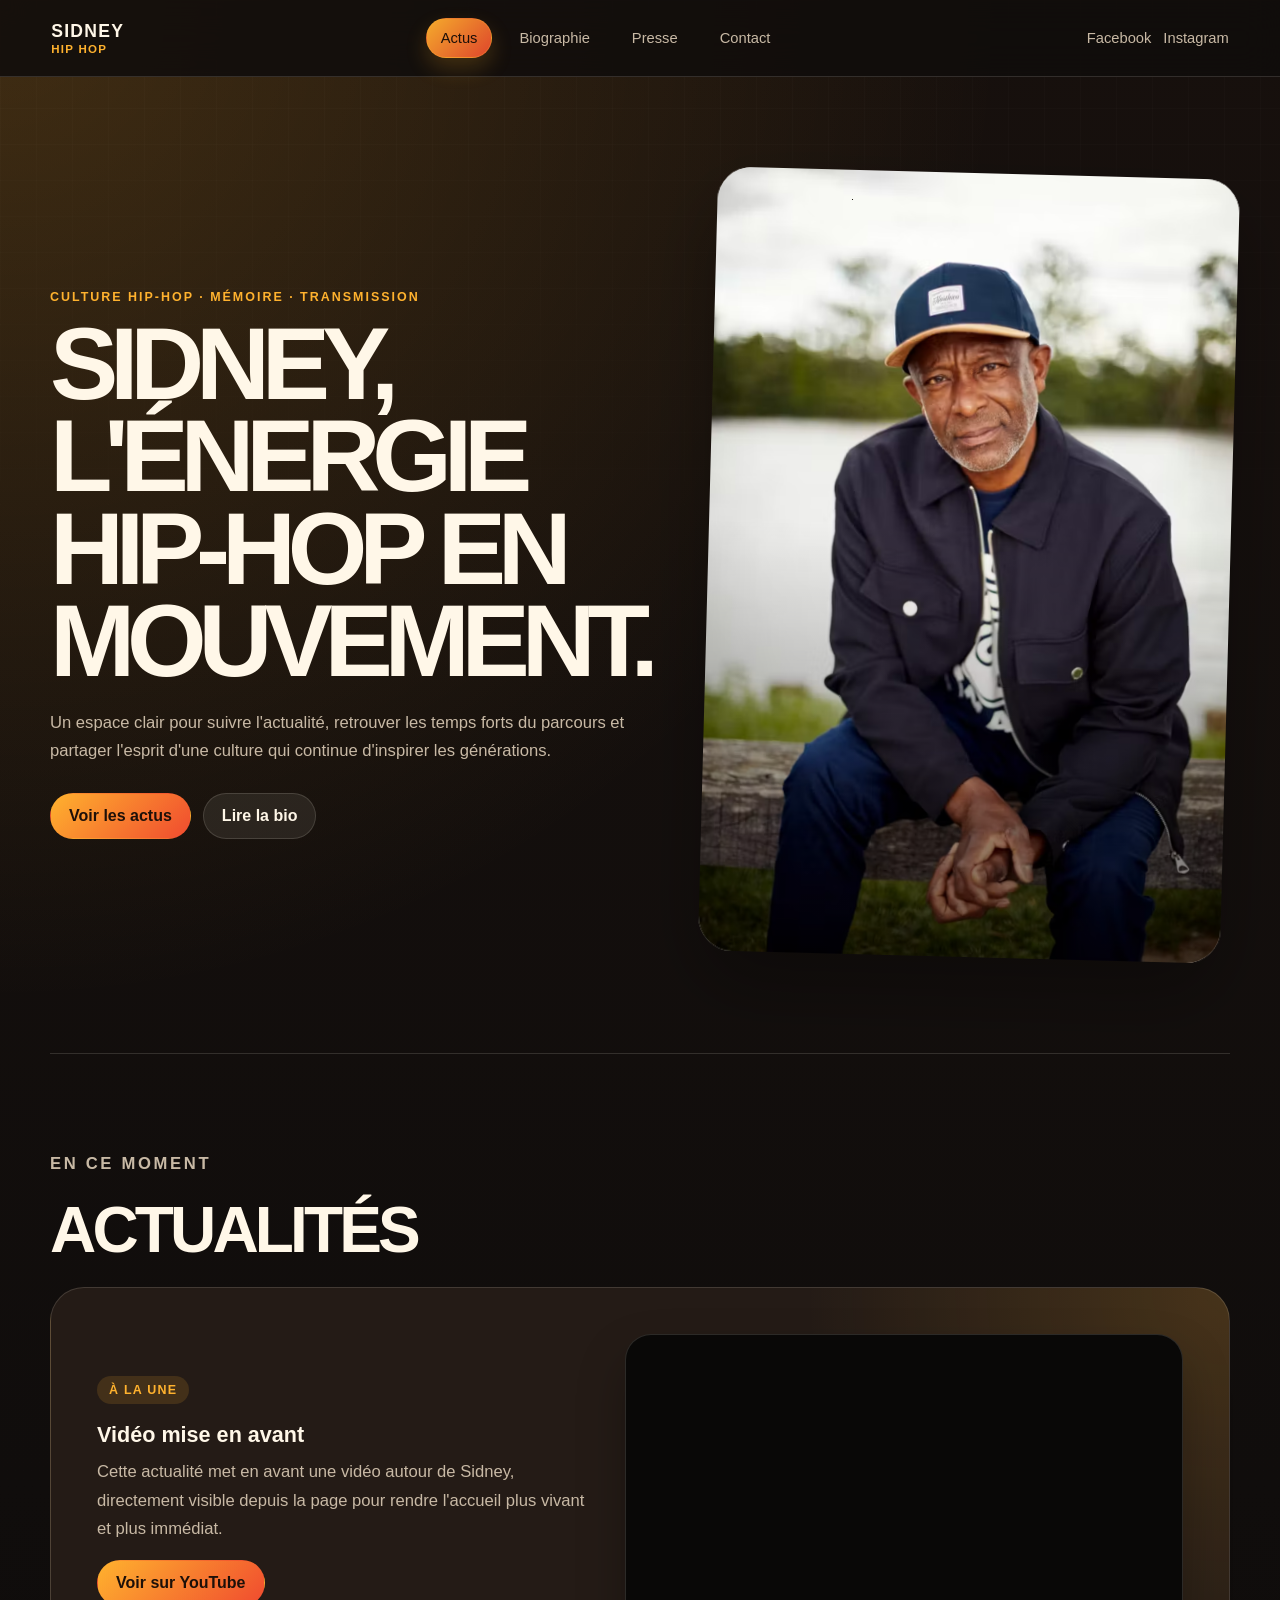
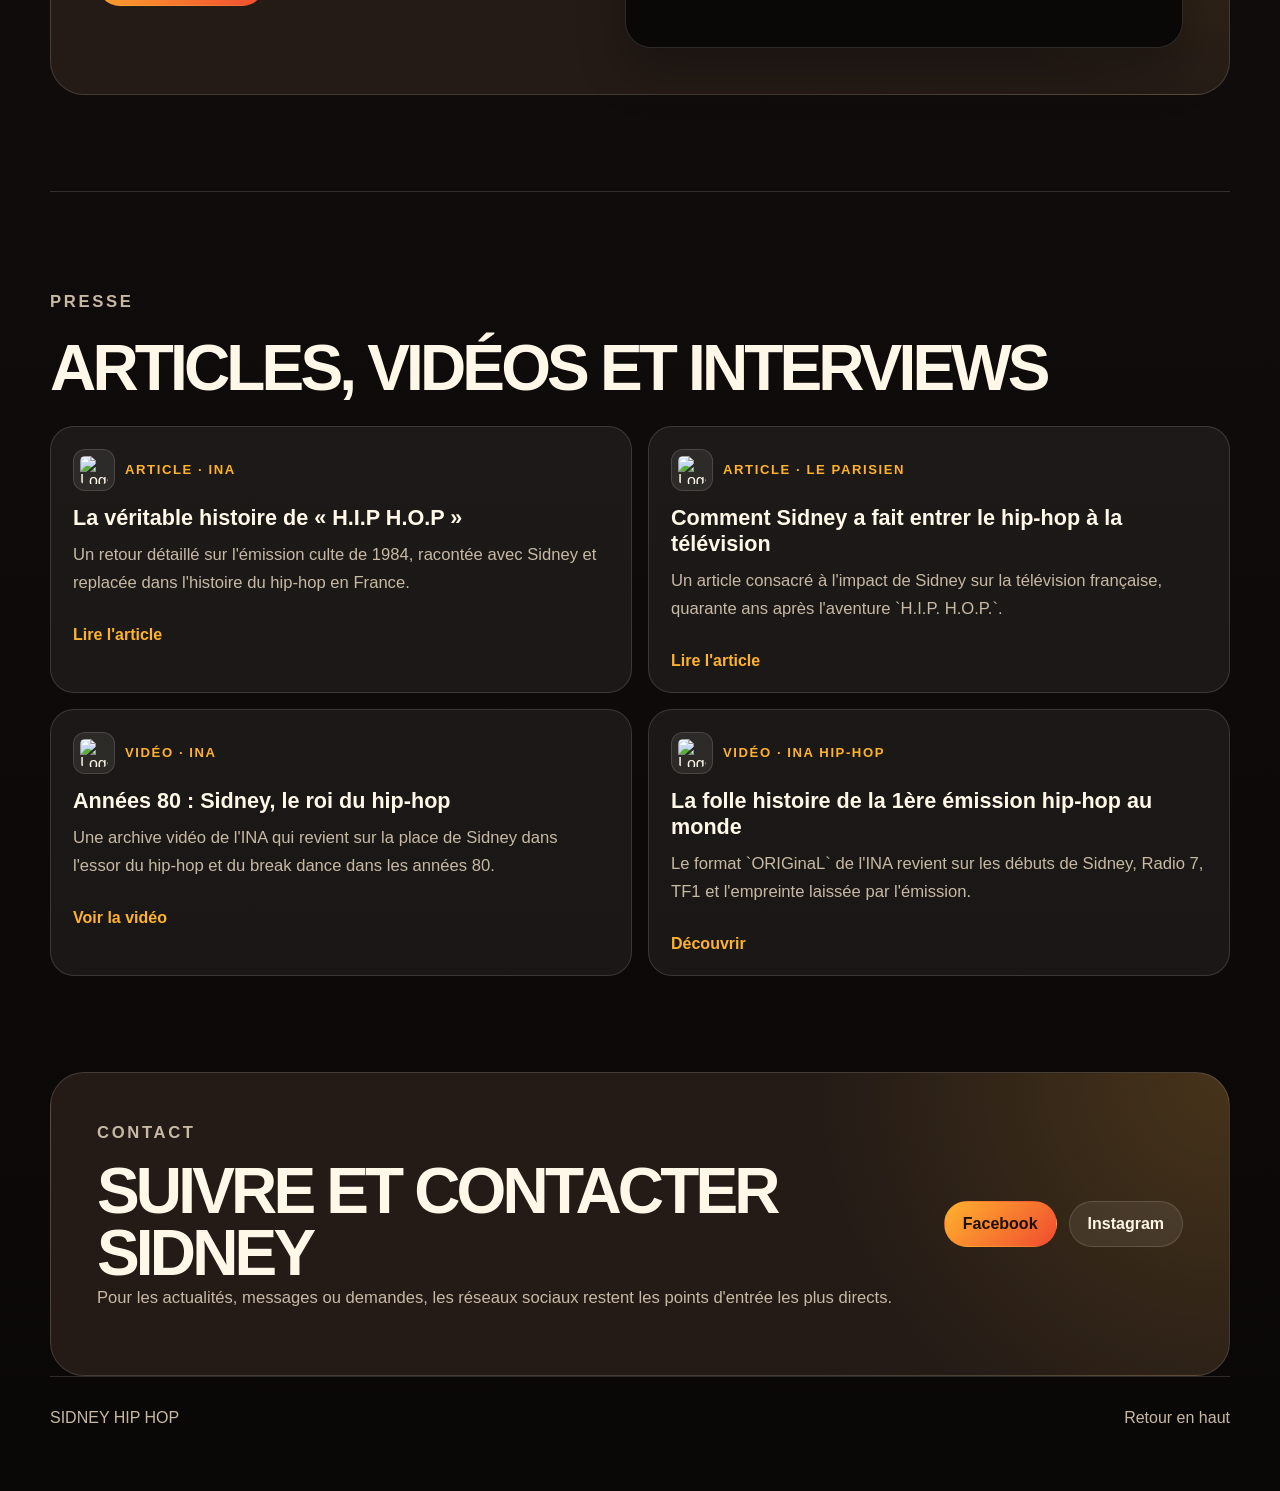
==== commit 3eb60563: "Refine Sidney site content and visuals" ====
--- a/SITE_SIDNEY/index.html
+++ b/SITE_SIDNEY/index.html
@@ -1,247 +1,247 @@
-<!DOCTYPE html>
-<html>
+<!doctype html>
+<html lang="fr">
   <head>
-    <title>ACTU | SIDNEY HIP HOP</title>
-    <meta charset="UTF-8">
-    <meta name="viewport" content="width=device-width, initial-scale=1">
-    <link rel="stylesheet" href="https://www.w3schools.com/w3css/5/w3.css">
-    <link rel="stylesheet" href="https://fonts.googleapis.com/css?family=Oswald">
-    <link rel="stylesheet" href="https://fonts.googleapis.com/css?family=Open Sans">
-    <link rel="stylesheet" href="https://cdnjs.cloudflare.com/ajax/libs/font-awesome/4.7.0/css/font-awesome.min.css">
-    <link rel="stylesheet" href="style.css">
+    <meta charset="UTF-8" />
+    <meta name="viewport" content="width=device-width, initial-scale=1.0" />
+    <title>SIDNEY HIP HOP | Accueil</title>
+    <meta
+      name="description"
+      content="Site officiel autour de Sidney, de son parcours, de ses actualités et de son univers hip-hop."
+    />
+    <link rel="icon" href="favicon.svg" type="image/svg+xml" />
+    <link rel="stylesheet" href="style.css" />
   </head>
-
-<body id="top" class="w3-light-grey">
-
-<!-- Navigation bar with social media icons -->
-<!-- Barre noire -->
-<div class="w3-bar w3-black w3-hide-small" style="position: fixed; top: 0; width: 100%; height: 50px; z-index: 1000;">
-
-  <!-- Icônes sociales à gauche -->
-  <div style="position: absolute; left: 10px; top: 50%; transform: translateY(-50%);">
-    <a href="https://www.facebook.com/SidneyAtTheControl/" target="_blank" class="w3-bar-item w3-button" style="padding: 8px;">
-      <i class="fa fa-facebook-official"></i>
-    </a>
-    <a href="https://www.instagram.com/sidneyduteil/?hl=fr" target="_blank" class="w3-bar-item w3-button" style="padding: 8px;">
-      <i class="fa fa-instagram"></i>
-    </a>
-  </div>
-
-  <!-- Onglets centrés -->
-  <div style="position: absolute; left: 50%; top: 50%; transform: translate(-50%, -50%); display: flex; gap: 20px;">
-    <a href="#en-ce-moment" class="w3-bar-item w3-button">Actus</a>
-    <a href="bio.html" class="w3-bar-item w3-button">Biographie</a>
-    <a href="#presse" class="w3-bar-item w3-button">Presse</a>
-    <a href="#contact" class="w3-bar-item w3-button">Contact</a>
-  </div>
-</div>
-
-  
-<!-- w3-content defines a container for fixed size centered content, 
-and is wrapped around the whole page content, except for the footer in this example -->
-<div class="w3-content" style="max-width:1600px">
-
-  <!-- Header -->
-  <header class="w3-container w3-center w3-padding-48 w3-white">
-    <h1 class="w3-xxxlarge"><b>SIDNEY HIP HOP</b></h1>
-  </header>
-
-  <!-- Image header -->
-  <header class="w3-display-container w3-wide" id="home">
-    <img class="w3-image" src="img/Arnogras.jpg" alt="Fashion Blog" width="1600" height="1060">
-    <div class="w3-display-left w3-padding-large">
-      <h1 class="w3-text-grey"></h1>
-      <h1 class="w3-jumbo w3-text-grey w3-hide-small"><b></b></h1>
-      <h6>
-        <button class="w3-button w3-white w3-padding-large w3-large w3-opacity w3-hover-opacity-off"
-                onclick="document.getElementById('subscribe').style.display='block'">
-          ABONNE-TOI !
-        </button>
-      </h6>
-    </div>
-  </header>
-  
-
-  <!-- Grid -->
-  <div class="w3-row w3-padding w3-border">
-
-    <!-- Blog entries -->
-    <div class="w3-col l8 s12">
-    
-      <!-- Blog entry -->
-      <div class="w3-container w3-white w3-margin w3-padding-large" id="en-ce-moment">
-        <div class="w3-center">
-          <h3>En ce moment </h3>
-          <h5>Title description, <span class="w3-opacity">May 2, 2025</span></h5>
-        </div>
-
-        <div class="w3-justify">
-          <img src="/w3images/girl_hat.jpg" alt="ffffff" style="width:100%" class="w3-padding-16">
-          <p> Description actu Sidney</p>
-          <p class="w3-left"><button class="w3-button w3-white w3-border" onclick="likeFunction(this)"><b><i class="fa fa-thumbs-up"></i> J'aime</b></button></p>
-          <p class="w3-right"><button class="w3-button w3-black" onclick="myFunction('demo1')" id="myBtn"><b>Replies  </b> <span class="w3-tag w3-white">1</span></button></p>
-          <p class="w3-clear"></p>
-          <div class="w3-row w3-margin-bottom" id="demo1" style="display:none">
-            <hr>
-              <div class="w3-col l2 m3">
-                <img src="/w3images/avatar_smoke.jpg" style="width:90px;">
-              </div>
-              <div class="w3-col l10 m9">
-                <h4>George <span class="w3-opacity w3-medium">May 3, 2015, 6:32 PM</span></h4>
-                <p>Great blog post! Following</p>
-              </div>
+  <body id="top">
+    <header class="site-header">
+      <a class="brand" href="index.html" aria-label="Accueil Sidney Hip Hop">
+        <span>SIDNEY</span>
+        <small>HIP HOP</small>
+      </a>
+
+      <nav class="main-nav" aria-label="Navigation principale">
+        <a href="#actus">Actus</a>
+        <a href="bio.html">Biographie</a>
+        <a href="#presse">Presse</a>
+        <a href="#contact">Contact</a>
+      </nav>
+
+      <div class="social-links" aria-label="Réseaux sociaux">
+        <a href="https://www.facebook.com/SidneyAtTheControl/" target="_blank" rel="noreferrer">Facebook</a>
+        <a href="https://www.instagram.com/sidneyduteil/?hl=fr" target="_blank" rel="noreferrer">Instagram</a>
+      </div>
+    </header>
+
+    <main>
+      <section class="hero">
+        <div class="hero-copy">
+          <p class="eyebrow">Culture hip-hop · Mémoire · Transmission</p>
+          <h1>Sidney, l'énergie hip-hop en mouvement.</h1>
+          <p>
+            Un espace clair pour suivre l'actualité, retrouver les temps forts
+            du parcours et partager l'esprit d'une culture qui continue
+            d'inspirer les générations.
+          </p>
+          <div class="hero-actions">
+            <a class="button primary" href="#actus">Voir les actus</a>
+            <a class="button ghost" href="bio.html">Lire la bio</a>
           </div>
         </div>
-      </div>
-      <hr>
-      
-    <!-- END BLOG ENTRIES -->
-    </div>
-
-    <!-- About/Information menu -->
-    <div class="w3-col l4">
-      <hr>
-
-      <!-- Posts -->
-      <div class="w3-white w3-margin">
-        <div class="w3-container w3-padding w3-black">
-          <h4>Popular Posts</h4>
-        </div>
-        <ul class="w3-ul w3-hoverable w3-white">
-          <li class="w3-padding-16">
-            <img src="/w3images/avatar_smoke.jpg" alt="Image" class="w3-left w3-margin-right" style="width:50px">
-            <span class="w3-large">Denim</span>
-            <br>
-            <span>Sed mattis nunc</span>
-          </li>
-          <li class="w3-padding-16">
-            <img src="/w3images/bandmember.jpg" alt="Image" class="w3-left w3-margin-right" style="width:50px">
-            <span class="w3-large">Sweaters</span>
-            <br>
-            <span>Praes tinci sed</span>
-          </li>
-          <li class="w3-padding-16">
-            <img src="/w3images/workshop.jpg" alt="Image" class="w3-left w3-margin-right" style="width:50px">
-            <span class="w3-large">Workshop</span>
-            <br>
-            <span>Ultricies congue</span>
-          </li>
-          <li class="w3-padding-16">
-            <img src="/w3images/avatar_smoke.jpg" alt="Image" class="w3-left w3-margin-right w3-sepia" style="width:50px">
-            <span class="w3-large">Trends</span>
-            <br>
-            <span>Lorem ipsum dipsum</span>
-          </li>
-        </ul>
-      </div>
-
-      <hr>
-
-      <div class="w3-white w3-margin">
-        <div class="w3-container w3-padding w3-black">
-          <h4>Follow Me</h4>
-        </div>
-        <div class="w3-container w3-xlarge w3-padding">
-          <a href="https://www.facebook.com/SidneyAtTheControl/" target="_blank">
-            <i class="fa fa-facebook-official w3-hover-opacity"></i>
-          </a>
-          <a href="https://www.instagram.com/sidneyduteil/?hl=fr" target="_blank">
-            <i class="fa fa-instagram w3-hover-opacity"></i>
-          </a>
-        </div>        
-      </div>
-      <hr>
-      
-      <!-- Subscribe -->
-      <div class="w3-white w3-margin">
-        <div class="w3-container w3-padding w3-black">
-          <h4>Abonne-toi</h4>
-        </div>
-        <div class="w3-container w3-white">
-          <p>Entre ton e-mail pour être au courant des nouveaux évènements</p>
-          <p><input class="w3-input w3-border" type="text" placeholder="E-mail" style="width:100%"></p>
-          <p><button type="button" onclick="document.getElementById('subscribe').style.display='block'" class="w3-button w3-block w3-red">Je m'abonne</button></p>
-        </div>
-      </div>
-
-    <!-- END About/Intro Menu -->
-    </div>
-
-  <!-- END GRID -->
-  </div>
-
-<!-- END w3-content -->
-</div>
-
-<!-- Subscribe Modal -->
-<div id="subscribe" class="w3-modal w3-animate-opacity">
-  <div class="w3-modal-content" style="padding:32px">
-    <div class="w3-container w3-white">
-      <i onclick="document.getElementById('subscribe').style.display='none'" class="fa fa-remove w3-transparent w3-button w3-xlarge w3-right"></i>
-      <h2 class="w3-wide">Abonne-toi</h2>
-      <p>Entre ton e-mail pour être au courant des nouveaux évènements</p>
-      <p><input class="w3-input w3-border" type="text" placeholder="E-mail"></p>
-      <button type="button" class="w3-button w3-block w3-padding-large w3-red w3-margin-bottom" onclick="document.getElementById('subscribe').style.display='none'">Je m'abonne</button>
-    </div>
-  </div>
-</div>
-
-<!-- Footer -->
-<footer class="w3-container w3-dark-grey" style="padding:32px">
-  <a href="#top" class="w3-button w3-black w3-padding-large w3-margin-bottom"><i class="fa fa-arrow-up w3-margin-right"></i>En haut</a>
-</footer>
-
-<script>
-document.querySelectorAll('a[href^="#"]').forEach(anchor => {
-  anchor.addEventListener('click', function (e) {
-    const target = document.querySelector(this.getAttribute('href'));
-    if (target) {
-      e.preventDefault();
-      const offset = 70; // hauteur de la barre noire (à ajuster si besoin)
-      const bodyRect = document.body.getBoundingClientRect().top;
-      const elementRect = target.getBoundingClientRect().top;
-      const elementPosition = elementRect - bodyRect;
-      const offsetPosition = elementPosition - offset;
-
-      window.scrollTo({
-        top: offsetPosition,
-        behavior: 'smooth'
-      });
-    }
-  });
-});
-
-document.querySelector('a[href="#top"]').addEventListener('click', function(e) {
-    e.preventDefault();
-    document.querySelector('#top').scrollIntoView({ behavior: 'smooth' });
-  });
-
-// Toggle between hiding and showing blog replies/comments
-document.getElementById("myBtn").click();
-function myFunction(id) {
-  var x = document.getElementById(id);
-  if (x.className.indexOf("w3-show") == -1) {
-    x.className += " w3-show";
-  } else { 
-    x.className = x.className.replace(" w3-show", "");
-  }
-}
-
-function likeFunction(x) {
-  x.style.fontWeight = "bold";
-  x.innerHTML = "✓ Liked";
-}
-
-// Fonction "replies"
-function myFunction(id) {
-  var x = document.getElementById(id);
-  if (x.className.indexOf("w3-show") == -1) {
-    x.className += " w3-show";
-  } else { 
-    x.className = x.className.replace(" w3-show", "");
-  }
-}
-</script>
-
-</body>
+
+        <div class="hero-media">
+          <img src="img/sidney-hero.avif" alt="Portrait de Sidney" />
+        </div>
+      </section>
+
+      <section class="section" id="actus">
+        <div class="section-heading">
+          <p class="eyebrow">En ce moment</p>
+          <h2>Actualités</h2>
+        </div>
+
+        <div class="feature-card">
+          <div>
+            <span class="pill">À la une</span>
+            <h3>Vidéo mise en avant</h3>
+            <p>
+              Cette actualité met en avant une vidéo autour de Sidney,
+              directement visible depuis la page pour rendre l'accueil plus
+              vivant et plus immédiat.
+            </p>
+            <a class="button dark" href="https://www.youtube.com/watch?v=peSn7Y8FR2k" target="_blank" rel="noreferrer">
+              Voir sur YouTube
+            </a>
+          </div>
+          <div class="video-card">
+            <div class="video-frame">
+              <iframe
+                src="https://www.youtube.com/embed/peSn7Y8FR2k"
+                title="Vidéo Sidney"
+                loading="lazy"
+                allow="accelerometer; autoplay; clipboard-write; encrypted-media; gyroscope; picture-in-picture; web-share"
+                referrerpolicy="strict-origin-when-cross-origin"
+                allowfullscreen
+              ></iframe>
+            </div>
+          </div>
+        </div>
+      </section>
+
+      <section class="section press-section" id="presse">
+        <div class="section-heading">
+          <p class="eyebrow">Presse</p>
+          <h2>Articles, vidéos et interviews</h2>
+        </div>
+        <div class="press-list">
+          <article>
+            <div class="press-source">
+              <img
+                src="https://www.google.com/s2/favicons?domain=www.ina.fr&sz=128"
+                alt="Logo INA"
+                loading="lazy"
+              />
+              <span>Article · INA</span>
+            </div>
+            <h3>La véritable histoire de « H.I.P H.O.P »</h3>
+            <p>
+              Un retour détaillé sur l'émission culte de 1984, racontée avec
+              Sidney et replacée dans l'histoire du hip-hop en France.
+            </p>
+            <a class="text-link" href="https://www.ina.fr/ina-eclaire-actu/hip-hop-sidney-tf1-danse-smurf-pcb-futur-2000-rap" target="_blank" rel="noreferrer">
+              Lire l'article
+            </a>
+          </article>
+          <article>
+            <div class="press-source">
+              <img
+                src="https://www.google.com/s2/favicons?domain=www.leparisien.fr&sz=128"
+                alt="Logo Le Parisien"
+                loading="lazy"
+              />
+              <span>Article · Le Parisien</span>
+            </div>
+            <h3>Comment Sidney a fait entrer le hip-hop à la télévision</h3>
+            <p>
+              Un article consacré à l'impact de Sidney sur la télévision
+              française, quarante ans après l'aventure `H.I.P. H.O.P.`.
+            </p>
+            <a class="text-link" href="https://www.leparisien.fr/culture-loisirs/musique/tu-vas-faire-tourner-la-france-sur-le-dos-comment-sidney-a-fait-entrer-le-hip-hop-a-la-television-14-05-2024-3GQTQXKA7VDG7OKS3TLDUF2GGM.php" target="_blank" rel="noreferrer">
+              Lire l'article
+            </a>
+          </article>
+          <article>
+            <div class="press-source">
+              <img
+                src="https://www.google.com/s2/favicons?domain=www.ina.fr&sz=128"
+                alt="Logo INA"
+                loading="lazy"
+              />
+              <span>Vidéo · INA</span>
+            </div>
+            <h3>Années 80 : Sidney, le roi du hip-hop</h3>
+            <p>
+              Une archive vidéo de l'INA qui revient sur la place de Sidney
+              dans l'essor du hip-hop et du break dance dans les années 80.
+            </p>
+            <a class="text-link" href="https://www.ina.fr/ina-eclaire-actu/video/vdd10007582/annees-80-sidney-le-roi-du-hip-hop" target="_blank" rel="noreferrer">
+              Voir la vidéo
+            </a>
+          </article>
+          <article>
+            <div class="press-source">
+              <img
+                src="https://www.google.com/s2/favicons?domain=www.ina.fr&sz=128"
+                alt="Logo INA"
+                loading="lazy"
+              />
+              <span>Vidéo · INA HIP-HOP</span>
+            </div>
+            <h3>La folle histoire de la 1ère émission hip-hop au monde</h3>
+            <p>
+              Le format `ORIGinaL` de l'INA revient sur les débuts de Sidney,
+              Radio 7, TF1 et l'empreinte laissée par l'émission.
+            </p>
+            <a class="text-link" href="https://www.ina.fr/ina-eclaire-actu/hip-hop-sidney-tf1-danse-smurf-pcb-futur-2000-rap" target="_blank" rel="noreferrer">
+              Découvrir
+            </a>
+          </article>
+        </div>
+      </section>
+
+      <section class="section contact-section" id="contact">
+        <div>
+          <p class="eyebrow">Contact</p>
+          <h2>Suivre et contacter Sidney</h2>
+          <p>
+            Pour les actualités, messages ou demandes, les réseaux sociaux
+            restent les points d'entrée les plus directs.
+          </p>
+        </div>
+        <div class="contact-actions">
+          <a class="button primary" href="https://www.facebook.com/SidneyAtTheControl/" target="_blank" rel="noreferrer">Facebook</a>
+          <a class="button ghost" href="https://www.instagram.com/sidneyduteil/?hl=fr" target="_blank" rel="noreferrer">Instagram</a>
+        </div>
+      </section>
+    </main>
+
+    <footer class="site-footer">
+      <p>SIDNEY HIP HOP</p>
+      <a href="#top">Retour en haut</a>
+    </footer>
+
+    <script>
+      const navLinks = Array.from(document.querySelectorAll(".main-nav a[href^='#']"));
+      const trackedSections = navLinks
+        .map((link) => {
+          const section = document.querySelector(link.getAttribute("href"));
+          return section ? { link, section } : null;
+        })
+        .filter(Boolean);
+
+      function setActiveLink(activeLink) {
+        navLinks.forEach((link) => {
+          const isActive = link === activeLink;
+          link.classList.toggle("active", isActive);
+
+          if (isActive) {
+            link.setAttribute("aria-current", "true");
+            return;
+          }
+
+          link.removeAttribute("aria-current");
+        });
+      }
+
+      function updateActiveSection() {
+        const nearPageBottom =
+          window.innerHeight + window.scrollY >= document.documentElement.scrollHeight - 24;
+
+        if (nearPageBottom) {
+          const contactEntry = trackedSections.find(
+            (entry) => entry.link.getAttribute("href") === "#contact"
+          );
+
+          if (contactEntry) {
+            setActiveLink(contactEntry.link);
+            return;
+          }
+        }
+
+        const scrollPosition = window.scrollY + 140;
+        let current = trackedSections[0];
+
+        trackedSections.forEach((entry) => {
+          if (entry.section.offsetTop <= scrollPosition) {
+            current = entry;
+          }
+        });
+
+        if (current) {
+          setActiveLink(current.link);
+        }
+      }
+
+      updateActiveSection();
+      window.addEventListener("scroll", updateActiveSection, { passive: true });
+    </script>
+  </body>
 </html>
--- a/SITE_SIDNEY/style.css
+++ b/SITE_SIDNEY/style.css
@@ -1,7 +1,545 @@
-h1, h2, h3, h4, h5, h6 {
-  font-family: "Oswald";
+:root {
+  --bg: #100d0c;
+  --bg-soft: #1b1512;
+  --panel: #241b16;
+  --panel-light: #f4eadb;
+  --text: #fff7e8;
+  --muted: #c8b9a5;
+  --ink: #18120f;
+  --accent: #ffb22e;
+  --accent-hot: #f04b2f;
+  --line: rgba(255, 247, 232, 0.14);
+  --shadow: rgba(0, 0, 0, 0.32);
+}
+
+* {
+  box-sizing: border-box;
+}
+
+html {
+  scroll-behavior: smooth;
 }
 
 body {
-  font-family: "Open Sans";
-}
+  margin: 0;
+  font-family: "Helvetica Neue", Helvetica, Arial, sans-serif;
+  background:
+    radial-gradient(circle at top left, rgba(255, 178, 46, 0.18), transparent 30%),
+    linear-gradient(180deg, #17100d 0%, var(--bg) 48%, #0a0807 100%);
+  color: var(--text);
+}
+
+body::before {
+  content: "";
+  position: fixed;
+  inset: 0;
+  pointer-events: none;
+  background-image:
+    linear-gradient(rgba(255, 255, 255, 0.025) 1px, transparent 1px),
+    linear-gradient(90deg, rgba(255, 255, 255, 0.025) 1px, transparent 1px);
+  background-size: 36px 36px;
+  mask-image: linear-gradient(to bottom, rgba(0, 0, 0, 0.75), transparent 80%);
+}
+
+img {
+  max-width: 100%;
+  display: block;
+}
+
+a {
+  color: inherit;
+  text-decoration: none;
+}
+
+.site-header {
+  position: sticky;
+  top: 0;
+  z-index: 10;
+  display: grid;
+  grid-template-columns: auto 1fr auto;
+  align-items: center;
+  gap: 24px;
+  padding: 18px clamp(18px, 4vw, 56px);
+  border-bottom: 1px solid var(--line);
+  background: rgba(16, 13, 12, 0.88);
+  backdrop-filter: blur(18px);
+}
+
+.brand {
+  display: grid;
+  gap: 1px;
+  font-weight: 900;
+  letter-spacing: 0.08em;
+}
+
+.brand span {
+  font-size: 1.1rem;
+}
+
+.brand small {
+  color: var(--accent);
+  font-size: 0.72rem;
+}
+
+.main-nav,
+.social-links,
+.hero-actions,
+.contact-actions {
+  display: flex;
+  align-items: center;
+  gap: 12px;
+  flex-wrap: wrap;
+}
+
+.main-nav {
+  justify-content: center;
+}
+
+.main-nav a,
+.social-links a {
+  color: var(--muted);
+  font-size: 0.92rem;
+}
+
+.main-nav a {
+  display: inline-flex;
+  align-items: center;
+  justify-content: center;
+  min-height: 40px;
+  padding: 0 14px;
+  border: 1px solid transparent;
+  border-radius: 999px;
+  transition:
+    background 0.2s ease,
+    color 0.2s ease,
+    border-color 0.2s ease,
+    box-shadow 0.2s ease;
+}
+
+.main-nav a:hover,
+.main-nav a.active,
+.main-nav a[aria-current="page"],
+.main-nav a[aria-current="true"],
+.social-links a:hover {
+  color: var(--text);
+}
+
+.main-nav a.active,
+.main-nav a[aria-current="page"],
+.main-nav a[aria-current="true"] {
+  border-color: rgba(255, 178, 46, 0.26);
+  background: linear-gradient(135deg, rgba(255, 178, 46, 0.96), rgba(240, 75, 47, 0.92));
+  color: #1d1009;
+  box-shadow: 0 10px 22px rgba(255, 178, 46, 0.2);
+}
+
+.social-links {
+  justify-content: flex-end;
+}
+
+main {
+  width: min(1180px, calc(100% - 36px));
+  margin: 0 auto;
+}
+
+.hero {
+  min-height: calc(100vh - 76px);
+  display: grid;
+  grid-template-columns: minmax(0, 1fr) minmax(320px, 0.88fr);
+  gap: clamp(28px, 5vw, 72px);
+  align-items: center;
+  padding: clamp(48px, 8vw, 96px) 0;
+}
+
+.bio-hero {
+  min-height: auto;
+  padding-bottom: 42px;
+}
+
+.hero-copy {
+  position: relative;
+  z-index: 1;
+}
+
+.eyebrow {
+  margin: 0 0 14px;
+  color: var(--accent);
+  font-size: 0.78rem;
+  font-weight: 800;
+  letter-spacing: 0.16em;
+  text-transform: uppercase;
+}
+
+h1,
+h2,
+h3,
+p {
+  margin-top: 0;
+}
+
+h1 {
+  max-width: 760px;
+  margin-bottom: 22px;
+  font-size: clamp(3.2rem, 8vw, 7.4rem);
+  line-height: 0.9;
+  letter-spacing: -0.08em;
+  text-transform: uppercase;
+}
+
+h2 {
+  margin-bottom: 0;
+  font-size: clamp(2.1rem, 5vw, 4.4rem);
+  line-height: 0.96;
+  letter-spacing: -0.06em;
+  text-transform: uppercase;
+}
+
+h3 {
+  margin-bottom: 10px;
+  font-size: 1.35rem;
+}
+
+.hero-copy p:not(.eyebrow),
+.section p,
+.bio-text p {
+  color: var(--muted);
+  font-size: 1.04rem;
+  line-height: 1.7;
+}
+
+.button {
+  display: inline-flex;
+  align-items: center;
+  justify-content: center;
+  min-height: 46px;
+  padding: 0 18px;
+  border: 1px solid var(--line);
+  border-radius: 999px;
+  font-weight: 800;
+}
+
+.button.primary,
+.button.dark {
+  border-color: transparent;
+  background: linear-gradient(135deg, var(--accent), var(--accent-hot));
+  color: #1d1009;
+}
+
+.button.ghost {
+  color: var(--text);
+  background: rgba(255, 247, 232, 0.08);
+}
+
+.hero-actions {
+  margin-top: 28px;
+}
+
+.hero-media {
+  position: relative;
+  border-radius: 34px;
+  overflow: hidden;
+  box-shadow: 0 34px 80px var(--shadow);
+  transform: rotate(1.5deg);
+  background: #ffffff;
+}
+
+.hero-media::after {
+  content: "";
+  position: absolute;
+  inset: 0;
+  background: linear-gradient(180deg, transparent 45%, rgba(0, 0, 0, 0.48));
+}
+
+.hero-media img {
+  width: 100%;
+  height: auto;
+  object-fit: initial;
+}
+
+.portrait-card img {
+  height: min(58vh, 620px);
+  object-fit: cover;
+}
+
+.media-card {
+  position: absolute;
+  left: auto;
+  right: 24px;
+  bottom: 24px;
+  z-index: 1;
+  display: grid;
+  justify-items: end;
+  gap: 4px;
+  padding: 16px 18px;
+  border: 1px solid rgba(255, 255, 255, 0.22);
+  border-radius: 20px;
+  background: rgba(16, 13, 12, 0.7);
+  backdrop-filter: blur(12px);
+  text-align: right;
+}
+
+.media-card span {
+  color: var(--muted);
+  font-size: 0.76rem;
+  text-transform: uppercase;
+  letter-spacing: 0.14em;
+}
+
+.media-card strong {
+  font-size: 1.25rem;
+}
+
+.section {
+  padding: clamp(56px, 8vw, 96px) 0;
+  border-top: 1px solid var(--line);
+}
+
+.section-heading {
+  display: grid;
+  gap: 8px;
+  margin-bottom: 26px;
+}
+
+.feature-card,
+.contact-section,
+.quote-section {
+  display: grid;
+  gap: 24px;
+  align-items: center;
+  padding: clamp(24px, 5vw, 46px);
+  border: 1px solid var(--line);
+  border-radius: 34px;
+  background:
+    radial-gradient(circle at top right, rgba(255, 178, 46, 0.16), transparent 34%),
+    var(--panel);
+}
+
+.feature-card {
+  grid-template-columns: minmax(0, 0.95fr) minmax(320px, 1.05fr);
+}
+
+.video-card {
+  width: 100%;
+}
+
+.video-frame {
+  position: relative;
+  overflow: hidden;
+  border: 1px solid var(--line);
+  border-radius: 26px;
+  background: #090807;
+  box-shadow: 0 24px 48px rgba(0, 0, 0, 0.26);
+  aspect-ratio: 16 / 9;
+}
+
+.video-frame iframe {
+  position: absolute;
+  inset: 0;
+  width: 100%;
+  height: 100%;
+  border: 0;
+}
+
+.pill {
+  display: inline-flex;
+  margin-bottom: 18px;
+  padding: 7px 12px;
+  border-radius: 999px;
+  background: rgba(255, 178, 46, 0.14);
+  color: var(--accent);
+  font-size: 0.78rem;
+  font-weight: 900;
+  text-transform: uppercase;
+  letter-spacing: 0.1em;
+}
+
+.split-section {
+  display: grid;
+  grid-template-columns: 0.78fr 1.22fr;
+  gap: 34px;
+}
+
+.cards-grid,
+.press-list {
+  display: grid;
+  gap: 16px;
+}
+
+.cards-grid {
+  grid-template-columns: repeat(3, 1fr);
+}
+
+.info-card,
+.press-list article,
+.timeline div {
+  padding: 22px;
+  border: 1px solid var(--line);
+  border-radius: 24px;
+  background: rgba(255, 247, 232, 0.06);
+}
+
+.info-card span,
+.press-list span,
+.timeline span {
+  color: var(--accent);
+  font-size: 0.82rem;
+  font-weight: 900;
+  text-transform: uppercase;
+  letter-spacing: 0.12em;
+}
+
+.press-list {
+  grid-template-columns: repeat(2, 1fr);
+}
+
+.press-source {
+  display: flex;
+  align-items: center;
+  gap: 10px;
+  margin-bottom: 14px;
+}
+
+.press-source img {
+  width: 42px;
+  height: 42px;
+  border-radius: 12px;
+  border: 1px solid var(--line);
+  background: rgba(255, 247, 232, 0.08);
+  padding: 6px;
+  object-fit: contain;
+}
+
+.text-link {
+  display: inline-flex;
+  align-items: center;
+  margin-top: 12px;
+  color: var(--accent);
+  font-weight: 800;
+}
+
+.text-link:hover {
+  color: var(--text);
+}
+
+.contact-section {
+  grid-template-columns: 1fr auto;
+}
+
+.site-footer {
+  width: min(1180px, calc(100% - 36px));
+  margin: 0 auto;
+  display: flex;
+  justify-content: space-between;
+  gap: 18px;
+  padding: 32px 0 48px;
+  color: var(--muted);
+  border-top: 1px solid var(--line);
+}
+
+.bio-content {
+  padding-top: 32px;
+}
+
+.bio-layout {
+  display: grid;
+  grid-template-columns: minmax(0, 1fr) 360px;
+  gap: 28px;
+  align-items: start;
+}
+
+.bio-text {
+  align-self: start;
+  padding: clamp(24px, 5vw, 46px);
+  border-radius: 32px;
+  background: var(--panel-light);
+  text-align: center;
+}
+
+.bio-text p {
+  color: #4a3329;
+  font-size: 1.1rem;
+  font-family: "Trebuchet MS", "Helvetica Neue", Helvetica, Arial, sans-serif;
+  font-style: italic;
+  line-height: 1.9;
+}
+
+.timeline {
+  display: grid;
+  gap: 14px;
+  align-content: start;
+}
+
+.quote-section {
+  background:
+    linear-gradient(135deg, rgba(255, 178, 46, 0.94), rgba(240, 75, 47, 0.94));
+}
+
+.quote-section p {
+  max-width: 880px;
+  margin: 0;
+  color: #1d1009;
+  font-size: clamp(1.6rem, 4vw, 3rem);
+  line-height: 1.08;
+  letter-spacing: -0.04em;
+  font-weight: 900;
+}
+
+@media (max-width: 900px) {
+  .site-header,
+  .hero,
+  .split-section,
+  .feature-card,
+  .contact-section,
+  .bio-layout {
+    grid-template-columns: 1fr;
+  }
+
+  .main-nav,
+  .social-links {
+    justify-content: flex-start;
+  }
+
+  .hero {
+    min-height: auto;
+  }
+
+  .hero-media {
+    transform: none;
+  }
+
+  .cards-grid,
+  .press-list {
+    grid-template-columns: 1fr;
+  }
+}
+
+@media (max-width: 560px) {
+  main,
+  .site-footer {
+    width: min(100% - 24px, 1180px);
+  }
+
+  .site-header {
+    padding: 14px 12px;
+    gap: 14px;
+  }
+
+  .main-nav,
+  .social-links,
+  .hero-actions,
+  .contact-actions {
+    gap: 8px;
+  }
+
+  h1 {
+    font-size: clamp(2.8rem, 18vw, 4.2rem);
+  }
+
+  .hero-media img {
+    height: 460px;
+  }
+
+  .site-footer {
+    flex-direction: column;
+  }
+}
